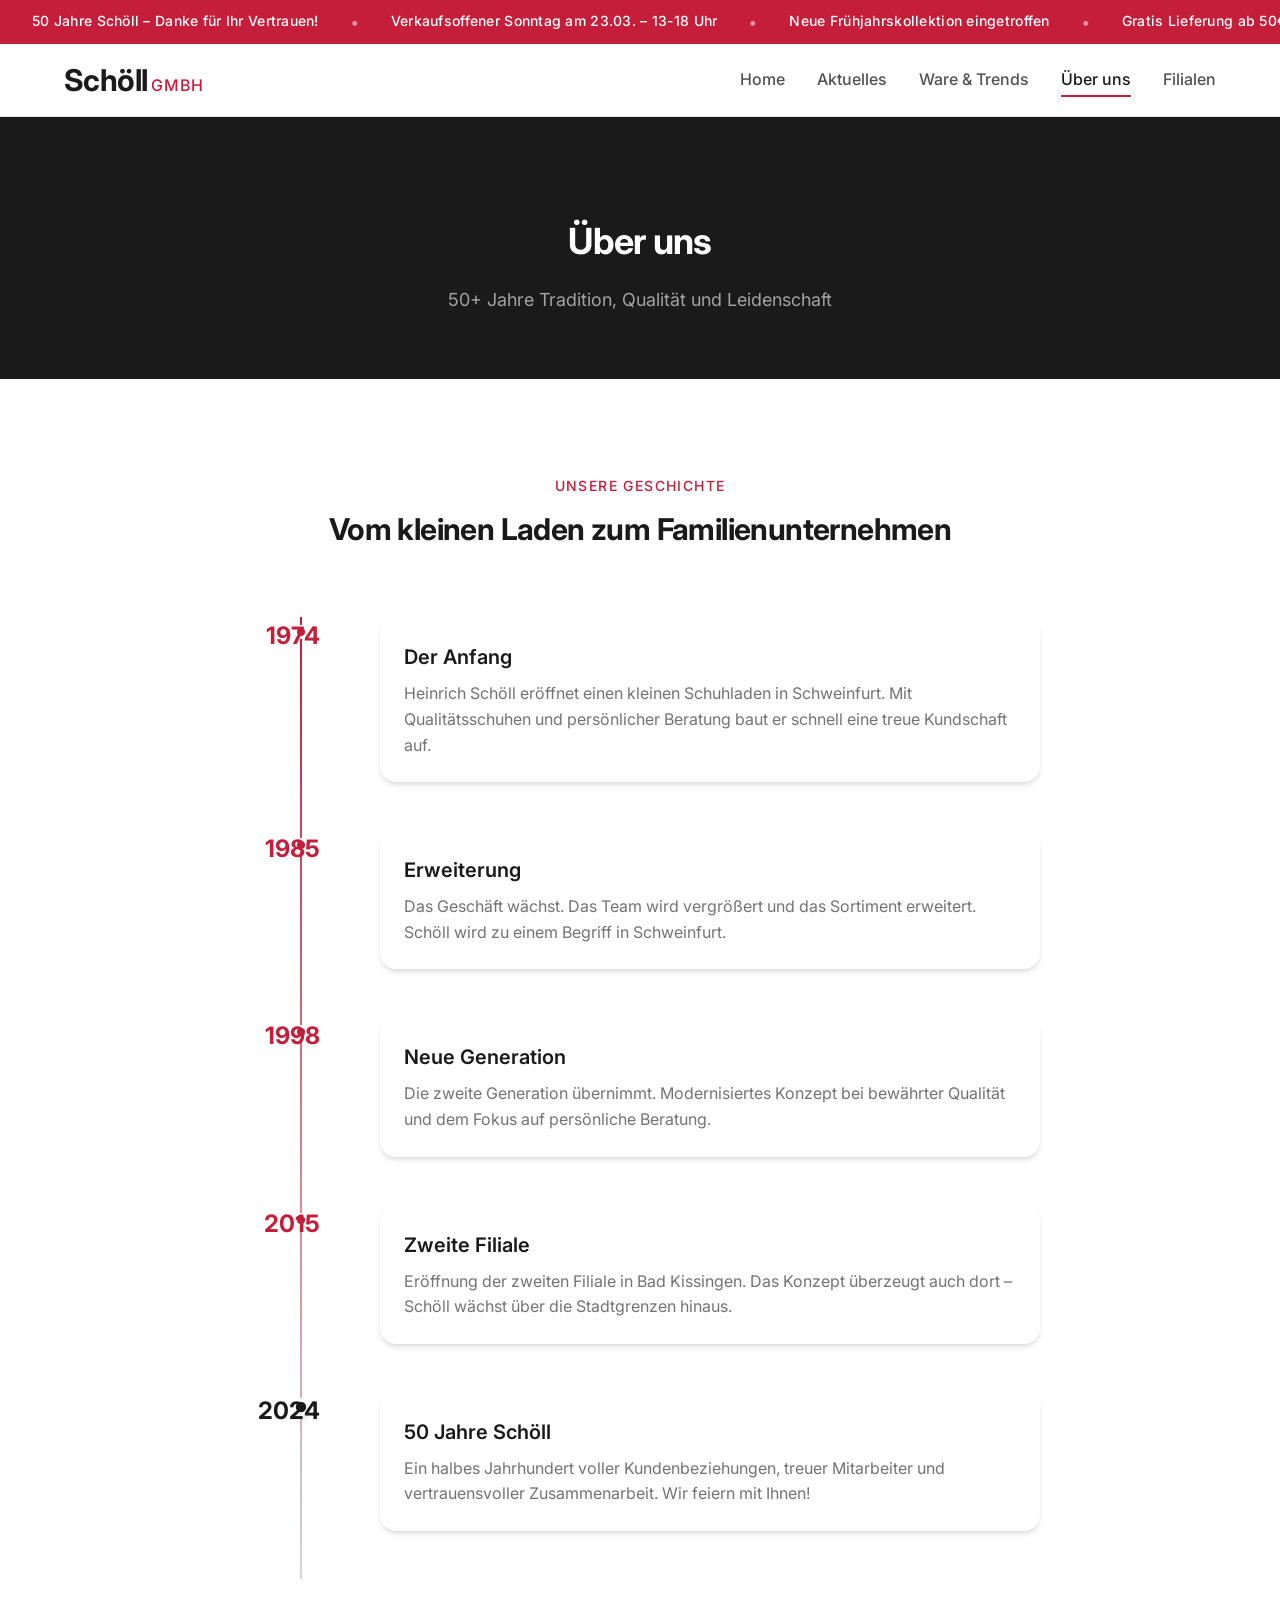
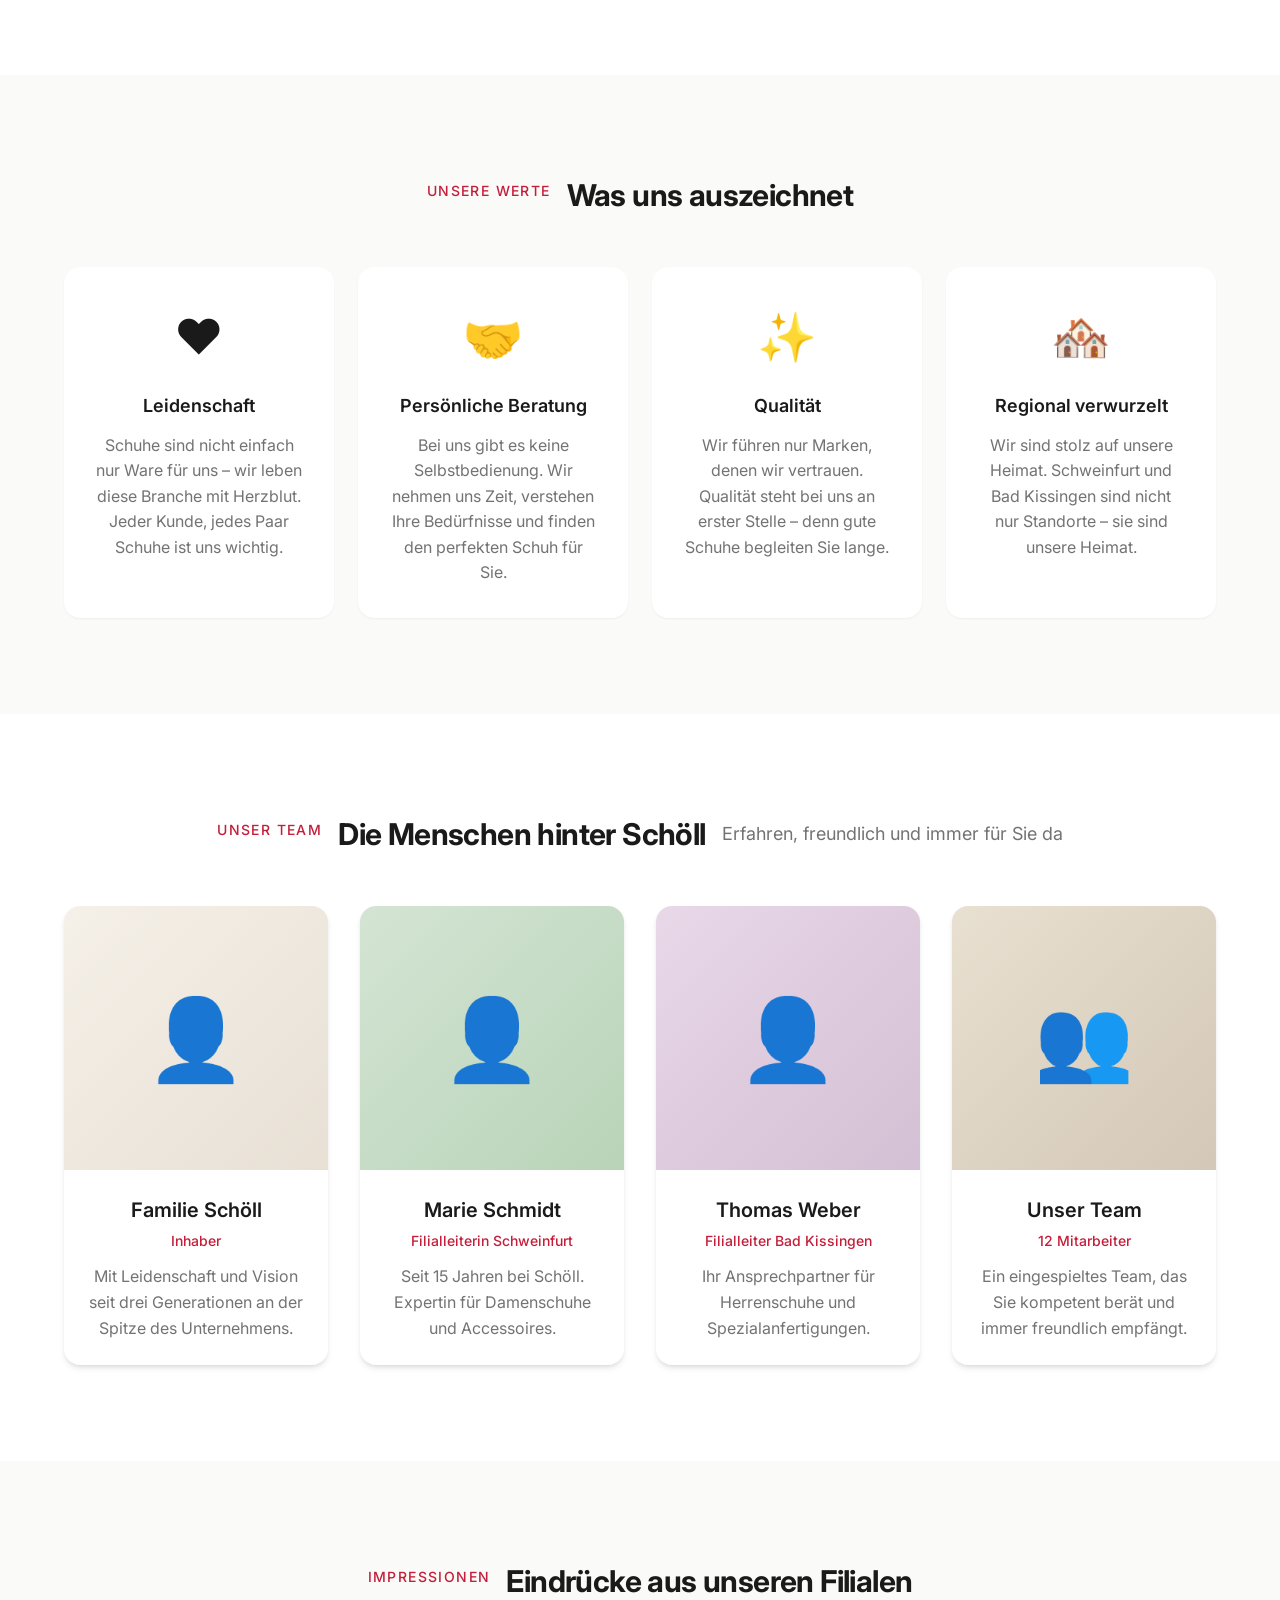
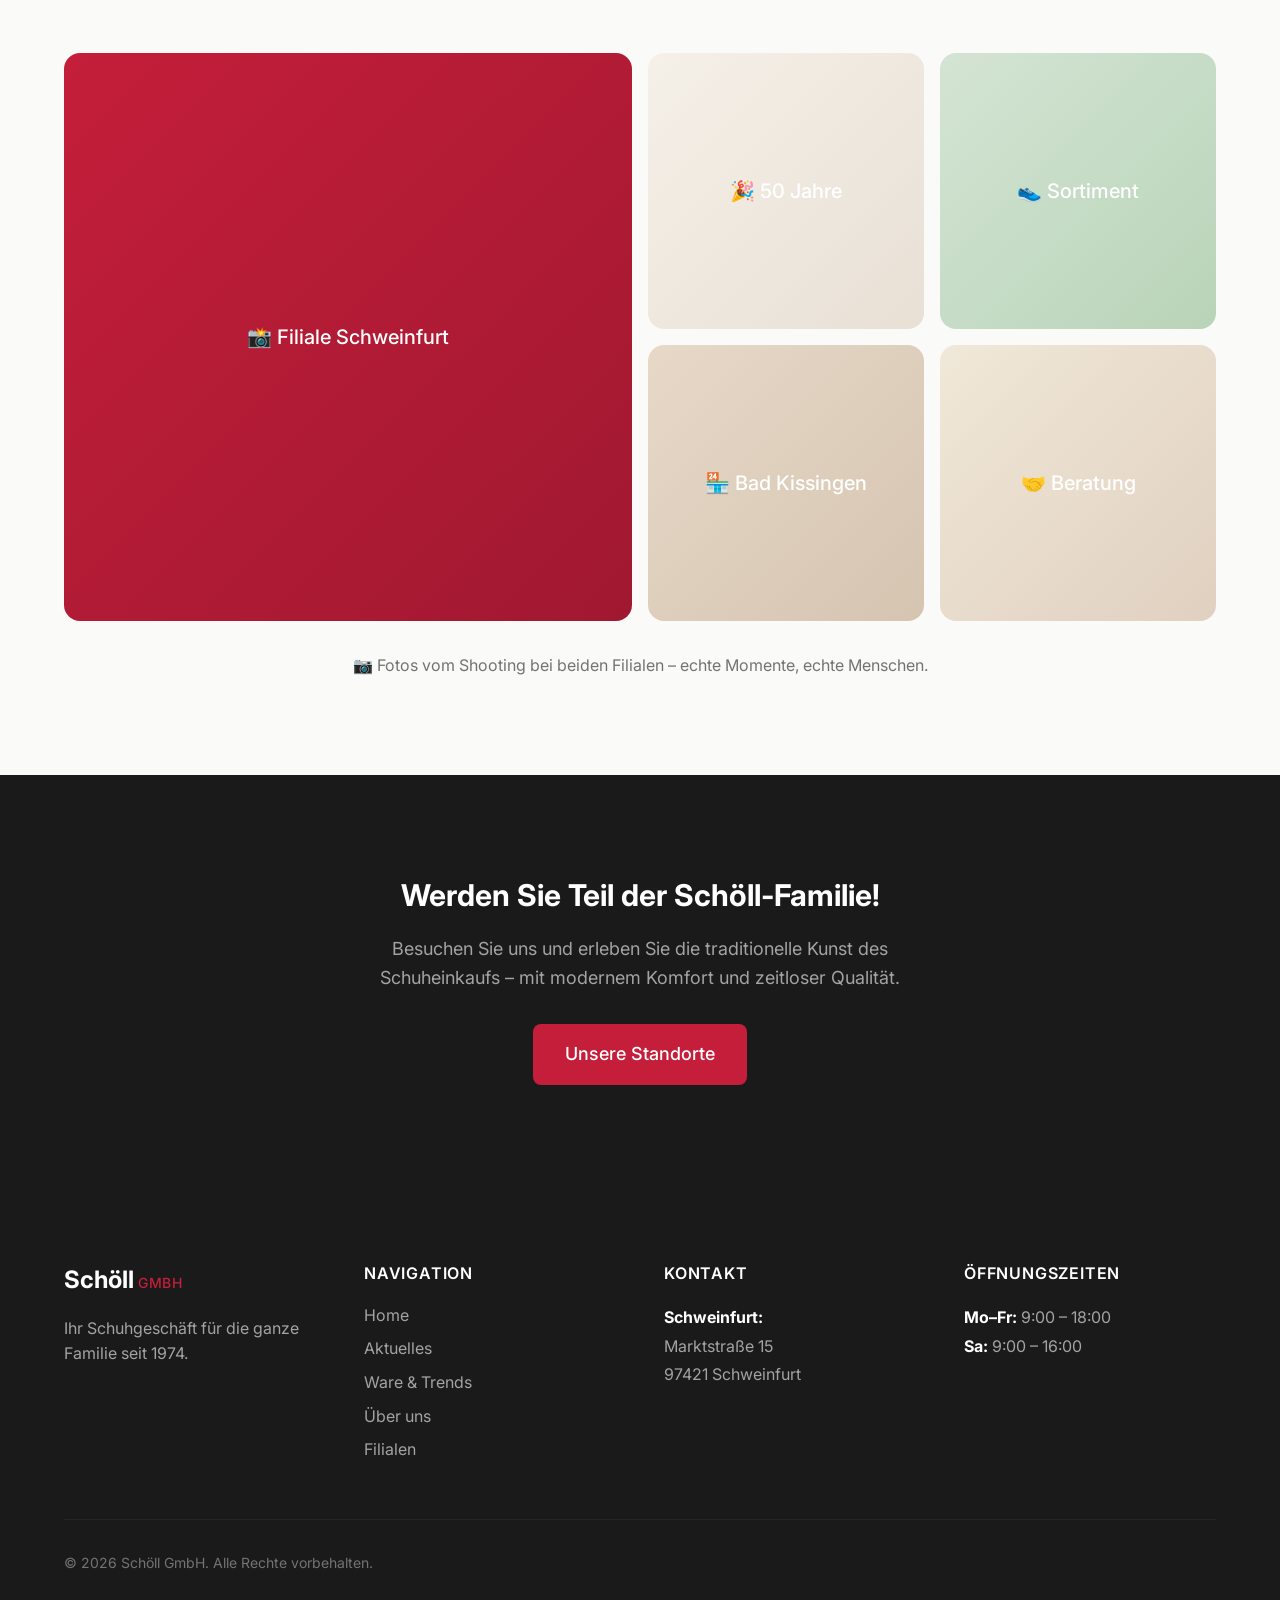
==== ueber-uns.html @ 6df43187 "Initial commit: Schöll GmbH Website v1.0 - Multi-page static site (HTML/CSS/JS) - 5 pages: Home, Akt" ====
<!DOCTYPE html>
<html lang="de">
<head>
    <meta charset="UTF-8">
    <meta name="viewport" content="width=device-width, initial-scale=1.0">
    <title>Über uns – Schöll GmbH</title>
    <meta name="description" content="Seit über 50 Jahren steht Schöll GmbH für Qualität und persönliche Beratung. Erfahren Sie mehr über unsere Firmengeschichte und unser Team.">
    <link rel="preconnect" href="https://fonts.googleapis.com">
    <link rel="preconnect" href="https://fonts.gstatic.com" crossorigin>
    <link href="https://fonts.googleapis.com/css2?family=Inter:wght@300;400;500;600;700&display=swap" rel="stylesheet">
    <link rel="stylesheet" href="css/style.css">
</head>
<body>
    <!-- Ticker -->
    <div class="ticker" id="headerTicker">
        <div class="ticker-content">
            <span class="ticker-item">50 Jahre Schöll – Danke für Ihr Vertrauen!</span>
            <span class="ticker-separator">•</span>
            <span class="ticker-item">Verkaufsoffener Sonntag am 23.03. – 13-18 Uhr</span>
            <span class="ticker-separator">•</span>
            <span class="ticker-item">Neue Frühjahrskollektion eingetroffen</span>
            <span class="ticker-separator">•</span>
            <span class="ticker-item">Gratis Lieferung ab 50€ Bestellwert</span>
        </div>
    </div>

    <!-- Header -->
    <header class="header">
        <div class="container">
            <a href="index.html" class="logo">
                <span class="logo-text">Schöll</span>
                <span class="logo-subtitle">GmbH</span>
            </a>
            
            <button class="nav-toggle" id="navToggle" aria-label="Navigation öffnen">
                <span></span>
                <span></span>
                <span></span>
            </button>
            
            <nav class="nav" id="mainNav">
                <ul class="nav-list">
                    <li><a href="index.html" class="nav-link">Home</a></li>
                    <li><a href="aktuelles.html" class="nav-link">Aktuelles</a></li>
                    <li><a href="ware-trends.html" class="nav-link">Ware & Trends</a></li>
                    <li><a href="ueber-uns.html" class="nav-link active">Über uns</a></li>
                    <li><a href="filialen.html" class="nav-link">Filialen</a></li>
                </ul>
            </nav>
        </div>
    </header>

    <!-- Page Header -->
    <section class="page-header">
        <div class="container">
            <h1 class="page-title">Über uns</h1>
            <p class="page-subtitle">50+ Jahre Tradition, Qualität und Leidenschaft</p>
        </div>
    </section>

    <!-- History -->
    <section class="history-section">
        <div class="container">
            <div class="history-intro">
                <span class="section-label">Unsere Geschichte</span>
                <h2 class="section-title">Vom kleinen Laden zum Familienunternehmen</h2>
            </div>
            
            <div class="timeline">
                <div class="timeline-item">
                    <div class="timeline-year">1974</div>
                    <div class="timeline-content">
                        <h3 class="timeline-title">Der Anfang</h3>
                        <p class="timeline-text">Heinrich Schöll eröffnet einen kleinen Schuhladen in Schweinfurt. Mit Qualitätsschuhen und persönlicher Beratung baut er schnell eine treue Kundschaft auf.</p>
                    </div>
                </div>
                
                <div class="timeline-item">
                    <div class="timeline-year">1985</div>
                    <div class="timeline-content">
                        <h3 class="timeline-title">Erweiterung</h3>
                        <p class="timeline-text">Das Geschäft wächst. Das Team wird vergrößert und das Sortiment erweitert. Schöll wird zu einem Begriff in Schweinfurt.</p>
                    </div>
                </div>
                
                <div class="timeline-item">
                    <div class="timeline-year">1998</div>
                    <div class="timeline-content">
                        <h3 class="timeline-title">Neue Generation</h3>
                        <p class="timeline-text">Die zweite Generation übernimmt. Modernisiertes Konzept bei bewährter Qualität und dem Fokus auf persönliche Beratung.</p>
                    </div>
                </div>
                
                <div class="timeline-item">
                    <div class="timeline-year">2015</div>
                    <div class="timeline-content">
                        <h3 class="timeline-title">Zweite Filiale</h3>
                        <p class="timeline-text">Eröffnung der zweiten Filiale in Bad Kissingen. Das Konzept überzeugt auch dort – Schöll wächst über die Stadtgrenzen hinaus.</p>
                    </div>
                </div>
                
                <div class="timeline-item highlight">
                    <div class="timeline-year">2024</div>
                    <div class="timeline-content">
                        <h3 class="timeline-title">50 Jahre Schöll</h3>
                        <p class="timeline-text">Ein halbes Jahrhundert voller Kundenbeziehungen, treuer Mitarbeiter und vertrauensvoller Zusammenarbeit. Wir feiern mit Ihnen!</p>
                    </div>
                </div>
            </div>
        </div>
    </section>

    <!-- Values -->
    <section class="values-section bg-warm">
        <div class="container">
            <div class="section-header center">
                <span class="section-label">Unsere Werte</span>
                <h2 class="section-title">Was uns auszeichnet</h2>
            </div>
            
            <div class="values-grid">
                <div class="value-card">
                    <div class="value-icon">❤️</div>
                    <h3 class="value-title">Leidenschaft</h3>
                    <p class="value-text">Schuhe sind nicht einfach nur Ware für uns – wir leben diese Branche mit Herzblut. Jeder Kunde, jedes Paar Schuhe ist uns wichtig.</p>
                </div>
                
                <div class="value-card">
                    <div class="value-icon">🤝</div>
                    <h3 class="value-title">Persönliche Beratung</h3>
                    <p class="value-text">Bei uns gibt es keine Selbstbedienung. Wir nehmen uns Zeit, verstehen Ihre Bedürfnisse und finden den perfekten Schuh für Sie.</p>
                </div>
                
                <div class="value-card">
                    <div class="value-icon">✨</div>
                    <h3 class="value-title">Qualität</h3>
                    <p class="value-text">Wir führen nur Marken, denen wir vertrauen. Qualität steht bei uns an erster Stelle – denn gute Schuhe begleiten Sie lange.</p>
                </div>
                
                <div class="value-card">
                    <div class="value-icon">🏘️</div>
                    <h3 class="value-title">Regional verwurzelt</h3>
                    <p class="value-text">Wir sind stolz auf unsere Heimat. Schweinfurt und Bad Kissingen sind nicht nur Standorte – sie sind unsere Heimat.</p>
                </div>
            </div>
        </div>
    </section>

    <!-- Team -->
    <section class="team-section">
        <div class="container">
            <div class="section-header center">
                <span class="section-label">Unser Team</span>
                <h2 class="section-title">Die Menschen hinter Schöll</h2>
                <p class="section-subtitle center">Erfahren, freundlich und immer für Sie da</p>
            </div>
            
            <div class="team-grid">
                <div class="team-card">
                    <div class="team-image">
                        <div class="image-placeholder team" style="background: linear-gradient(135deg, #f5f0e8 0%, #e8e0d5 100%);">
                            <span>👤</span>
                        </div>
                    </div>
                    <div class="team-content">
                        <h3 class="team-name">Familie Schöll</h3>
                        <span class="team-role">Inhaber</span>
                        <p class="team-text">Mit Leidenschaft und Vision seit drei Generationen an der Spitze des Unternehmens.</p>
                    </div>
                </div>
                
                <div class="team-card">
                    <div class="team-image">
                        <div class="image-placeholder team" style="background: linear-gradient(135deg, #d4e4d4 0%, #b8d4b8 100%);">
                            <span>👤</span>
                        </div>
                    </div>
                    <div class="team-content">
                        <h3 class="team-name">Marie Schmidt</h3>
                        <span class="team-role">Filialleiterin Schweinfurt</span>
                        <p class="team-text">Seit 15 Jahren bei Schöll. Expertin für Damenschuhe und Accessoires.</p>
                    </div>
                </div>
                
                <div class="team-card">
                    <div class="team-image">
                        <div class="image-placeholder team" style="background: linear-gradient(135deg, #e8d8e8 0%, #d4c0d4 100%);">
                            <span>👤</span>
                        </div>
                    </div>
                    <div class="team-content">
                        <h3 class="team-name">Thomas Weber</h3>
                        <span class="team-role">Filialleiter Bad Kissingen</span>
                        <p class="team-text">Ihr Ansprechpartner für Herrenschuhe und Spezialanfertigungen.</p>
                    </div>
                </div>
                
                <div class="team-card">
                    <div class="team-image">
                        <div class="image-placeholder team" style="background: linear-gradient(135deg, #e8e0d0 0%, #d4c8b8 100%);">
                            <span>👥</span>
                        </div>
                    </div>
                    <div class="team-content">
                        <h3 class="team-name">Unser Team</h3>
                        <span class="team-role">12 Mitarbeiter</span>
                        <p class="team-text">Ein eingespieltes Team, das Sie kompetent berät und immer freundlich empfängt.</p>
                    </div>
                </div>
            </div>
        </div>
    </section>

    <!-- Gallery -->
    <section class="gallery-section bg-warm">
        <div class="container">
            <div class="section-header center">
                <span class="section-label">Impressionen</span>
                <h2 class="section-title">Eindrücke aus unseren Filialen</h2>
            </div>
            
            <div class="gallery-grid">
                <div class="gallery-item large">
                    <div class="gallery-placeholder" style="background: linear-gradient(135deg, #c41e3a 0%, #a01830 100%);">
                        <span>📸 Filiale Schweinfurt</span>
                    </div>
                </div>
                <div class="gallery-item">
                    <div class="gallery-placeholder" style="background: linear-gradient(135deg, #f5f0e8 0%, #e8e0d5 100%);">
                        <span>🎉 50 Jahre</span>
                    </div>
                </div>
                <div class="gallery-item">
                    <div class="gallery-placeholder" style="background: linear-gradient(135deg, #d4e4d4 0%, #b8d4b8 100%);">
                        <span>👟 Sortiment</span>
                    </div>
                </div>
                <div class="gallery-item">
                    <div class="gallery-placeholder" style="background: linear-gradient(135deg, #e8d8c8 0%, #d4c4b0 100%);">
                        <span>🏪 Bad Kissingen</span>
                    </div>
                </div>
                <div class="gallery-item">
                    <div class="gallery-placeholder" style="background: linear-gradient(135deg, #f0e8d8 0%, #e0d0c0 100%);">
                        <span>🤝 Beratung</span>
                    </div>
                </div>
            </div>
            <p class="gallery-note">📷 Fotos vom Shooting bei beiden Filialen – echte Momente, echte Menschen.</p>
        </div>
    </section>

    <!-- CTA -->
    <section class="cta-section">
        <div class="container">
            <div class="cta-content">
                <h2 class="cta-title">Werden Sie Teil der Schöll-Familie!</h2>
                <p class="cta-text">Besuchen Sie uns und erleben Sie die traditionelle Kunst des Schuheinkaufs – mit modernem Komfort und zeitloser Qualität.</p>
                <a href="filialen.html" class="btn btn-primary btn-large">Unsere Standorte</a>
            </div>
        </div>
    </section>

    <!-- Footer -->
    <footer class="footer">
        <div class="container">
            <div class="footer-grid">
                <div class="footer-column">
                    <a href="index.html" class="footer-logo">
                        <span class="footer-logo-text">Schöll</span>
                        <span class="footer-logo-subtitle">GmbH</span>
                    </a>
                    <p class="footer-text">Ihr Schuhgeschäft für die ganze Familie seit 1974.</p>
                </div>
                <div class="footer-column">
                    <h4 class="footer-heading">Navigation</h4>
                    <ul class="footer-links">
                        <li><a href="index.html">Home</a></li>
                        <li><a href="aktuelles.html">Aktuelles</a></li>
                        <li><a href="ware-trends.html">Ware & Trends</a></li>
                        <li><a href="ueber-uns.html">Über uns</a></li>
                        <li><a href="filialen.html">Filialen</a></li>
                    </ul>
                </div>
                <div class="footer-column">
                    <h4 class="footer-heading">Kontakt</h4>
                    <p class="footer-contact">
                        <strong>Schweinfurt:</strong><br>
                        Marktstraße 15<br>
                        97421 Schweinfurt
                    </p>
                </div>
                <div class="footer-column">
                    <h4 class="footer-heading">Öffnungszeiten</h4>
                    <p class="footer-hours">
                        <strong>Mo–Fr:</strong> 9:00 – 18:00<br>
                        <strong>Sa:</strong> 9:00 – 16:00
                    </p>
                </div>
            </div>
            <div class="footer-bottom">
                <p>&copy; 2026 Schöll GmbH. Alle Rechte vorbehalten.</p>
            </div>
        </div>
    </footer>

    <script src="js/main.js"></script>
</body>
</html>
---- css/style.css ----
/* ========================================
   SCHÖLL GMBH – WEBSITE STYLES
   Branding: #1A1A1A (Schwarz), #C41E3A (Rot)
   Font: Inter (Google Fonts)
   ======================================== */

/* ========================================
   CSS VARIABLES & BASE
   ======================================== */

:root {
    /* Brand Colors */
    --schoell-black: #1A1A1A;
    --schoell-red: #C41E3A;
    --schoell-red-dark: #A01830;
    
    /* Warm Tones */
    --warm-white: #FAFAF8;
    --warm-cream: #F5F0E8;
    --warm-beige: #E8E0D5;
    --warm-sand: #D4C4B0;
    
    /* Neutrals */
    --white: #FFFFFF;
    --gray-100: #F5F5F5;
    --gray-200: #E5E5E5;
    --gray-300: #D4D4D4;
    --gray-400: #A3A3A3;
    --gray-500: #737373;
    --gray-600: #525252;
    --gray-700: #404040;
    --gray-800: #262626;
    --gray-900: #171717;
    
    /* Typography */
    --font-sans: 'Inter', -apple-system, BlinkMacSystemFont, 'Segoe UI', sans-serif;
    --font-size-xs: 0.75rem;
    --font-size-sm: 0.875rem;
    --font-size-base: 1rem;
    --font-size-lg: 1.125rem;
    --font-size-xl: 1.25rem;
    --font-size-2xl: 1.5rem;
    --font-size-3xl: 1.875rem;
    --font-size-4xl: 2.25rem;
    --font-size-5xl: 3rem;
    
    /* Spacing */
    --space-1: 0.25rem;
    --space-2: 0.5rem;
    --space-3: 0.75rem;
    --space-4: 1rem;
    --space-5: 1.25rem;
    --space-6: 1.5rem;
    --space-8: 2rem;
    --space-10: 2.5rem;
    --space-12: 3rem;
    --space-16: 4rem;
    --space-20: 5rem;
    --space-24: 6rem;
    
    /* Layout */
    --max-width: 1200px;
    --container-padding: 1.5rem;
    
    /* Shadows */
    --shadow-sm: 0 1px 2px 0 rgb(0 0 0 / 0.05);
    --shadow-md: 0 4px 6px -1px rgb(0 0 0 / 0.1), 0 2px 4px -2px rgb(0 0 0 / 0.1);
    --shadow-lg: 0 10px 15px -3px rgb(0 0 0 / 0.1), 0 4px 6px -4px rgb(0 0 0 / 0.1);
    
    /* Transitions */
    --transition-fast: 150ms ease;
    --transition-base: 300ms ease;
    --transition-slow: 500ms ease;
    
    /* Border Radius */
    --radius-sm: 0.25rem;
    --radius-md: 0.5rem;
    --radius-lg: 1rem;
    --radius-xl: 1.5rem;
}

/* ========================================
   RESET & BASE
   ======================================== */

*, *::before, *::after {
    box-sizing: border-box;
    margin: 0;
    padding: 0;
}

html {
    scroll-behavior: smooth;
    font-size: 16px;
}

body {
    font-family: var(--font-sans);
    font-size: var(--font-size-base);
    line-height: 1.6;
    color: var(--schoell-black);
    background-color: var(--white);
    -webkit-font-smoothing: antialiased;
    -moz-osx-font-smoothing: grayscale;
}

img, picture, video, canvas, svg {
    display: block;
    max-width: 100%;
}

input, button, textarea, select {
    font: inherit;
}

a {
    color: inherit;
    text-decoration: none;
}

li {
    list-style: none;
}

/* ========================================
   UTILITIES
   ======================================== */

.container {
    max-width: var(--max-width);
    margin: 0 auto;
    padding: 0 var(--container-padding);
}

.bg-warm {
    background-color: var(--warm-white);
}

.center {
    text-align: center;
}

/* ========================================
   TICKER
   ======================================== */

.ticker {
    background-color: var(--schoell-red);
    color: var(--white);
    padding: var(--space-2) 0;
    overflow: hidden;
    white-space: nowrap;
    position: relative;
}

.ticker-content {
    display: inline-flex;
    animation: ticker-scroll 30s linear infinite;
    will-change: transform;
}

.ticker-item {
    padding: 0 var(--space-8);
    font-size: var(--font-size-sm);
    font-weight: 500;
    letter-spacing: 0.02em;
}

.ticker-separator {
    color: rgba(255, 255, 255, 0.5);
    font-weight: 700;
}

@keyframes ticker-scroll {
    0% {
        transform: translateX(0);
    }
    100% {
        transform: translateX(-50%);
    }
}

/* Pause ticker on hover */
.ticker:hover .ticker-content {
    animation-play-state: paused;
}

/* ========================================
   HEADER & NAVIGATION
   ======================================== */

.header {
    background-color: var(--white);
    border-bottom: 1px solid var(--gray-200);
    position: sticky;
    top: 0;
    z-index: 100;
    box-shadow: var(--shadow-sm);
}

.header .container {
    display: flex;
    align-items: center;
    justify-content: space-between;
    height: 72px;
}

.logo {
    display: flex;
    align-items: baseline;
    gap: var(--space-1);
}

.logo-text {
    font-size: var(--font-size-3xl);
    font-weight: 700;
    color: var(--schoell-black);
    letter-spacing: -0.02em;
}

.logo-subtitle {
    font-size: var(--font-size-base);
    font-weight: 500;
    color: var(--schoell-red);
    text-transform: uppercase;
    letter-spacing: 0.05em;
}

/* Navigation */
.nav-list {
    display: flex;
    gap: var(--space-8);
}

.nav-link {
    font-size: var(--font-size-base);
    font-weight: 500;
    color: var(--gray-600);
    padding: var(--space-2) 0;
    position: relative;
    transition: color var(--transition-fast);
}

.nav-link::after {
    content: '';
    position: absolute;
    bottom: 0;
    left: 0;
    width: 0;
    height: 2px;
    background-color: var(--schoell-red);
    transition: width var(--transition-base);
}

.nav-link:hover,
.nav-link.active {
    color: var(--schoell-black);
}

.nav-link:hover::after,
.nav-link.active::after {
    width: 100%;
}

/* Mobile Nav Toggle */
.nav-toggle {
    display: none;
    flex-direction: column;
    justify-content: center;
    align-items: center;
    width: 48px;
    height: 48px;
    background: transparent;
    border: none;
    cursor: pointer;
    gap: 6px;
}

.nav-toggle span {
    display: block;
    width: 24px;
    height: 2px;
    background-color: var(--schoell-black);
    transition: all var(--transition-base);
}

.nav-toggle.active span:nth-child(1) {
    transform: rotate(45deg) translate(5px, 5px);
}

.nav-toggle.active span:nth-child(2) {
    opacity: 0;
}

.nav-toggle.active span:nth-child(3) {
    transform: rotate(-45deg) translate(6px, -6px);
}

/* ========================================
   HERO SECTION
   ======================================== */

.hero {
    position: relative;
    min-height: 70vh;
    display: flex;
    align-items: center;
    justify-content: center;
    overflow: hidden;
    background-color: var(--schoell-black);
}

.hero-background {
    position: absolute;
    inset: 0;
    background-size: cover;
    background-position: center;
    transition: opacity var(--transition-slow);
    will-change: opacity;
}

.hero-background[data-season="spring"] {
    background-image: linear-gradient(135deg, rgba(212, 228, 212, 0.3) 0%, rgba(26, 26, 26, 1) 100%), 
                      url('data:image/svg+xml,<svg xmlns="http://www.w3.org/2000/svg" viewBox="0 0 1200 800"><rect fill="%231A1A1A" width="1200" height="800"/><circle fill="%23C41E3A" opacity="0.1" cx="200" cy="200" r="300"/><circle fill="%23C41E3A" opacity="0.05" cx="1000" cy="600" r="400"/></svg>');
}

.hero-background[data-season="autumn"] {
    background-image: linear-gradient(135deg, rgba(232, 216, 200, 0.3) 0%, rgba(26, 26, 26, 1) 100%),
                      url('data:image/svg+xml,<svg xmlns="http://www.w3.org/2000/svg" viewBox="0 0 1200 800"><rect fill="%231A1A1A" width="1200" height="800"/><circle fill="%23C41E3A" opacity="0.15" cx="600" cy="400" r="500"/></svg>');
}

.hero-overlay {
    position: absolute;
    inset: 0;
    background: linear-gradient(180deg, rgba(26, 26, 26, 0.3) 0%, rgba(26, 26, 26, 0.7) 100%);
}

.hero-content {
    position: relative;
    z-index: 1;
    text-align: center;
    color: var(--white);
    padding: var(--space-16) 0;
}

.hero-label {
    display: inline-block;
    font-size: var(--font-size-sm);
    font-weight: 500;
    letter-spacing: 0.1em;
    color: var(--schoell-red);
    text-transform: uppercase;
    margin-bottom: var(--space-4);
}

.hero-title {
    font-size: clamp(var(--font-size-4xl), 8vw, var(--font-size-5xl));
    font-weight: 700;
    letter-spacing: -0.03em;
    margin-bottom: var(--space-4);
    line-height: 1.1;
}

.hero-subtitle {
    font-size: var(--font-size-lg);
    font-weight: 400;
    color: var(--gray-300);
    max-width: 600px;
    margin: 0 auto var(--space-8);
    line-height: 1.7;
}

.hero-buttons {
    display: flex;
    gap: var(--space-4);
    justify-content: center;
    flex-wrap: wrap;
}

/* Season Indicator */
.hero-season-indicator {
    position: absolute;
    bottom: var(--space-6);
    right: var(--space-6);
    display: flex;
    gap: var(--space-2);
    z-index: 2;
}

.season-dot {
    width: 10px;
    height: 10px;
    border-radius: 50%;
    background-color: rgba(255, 255, 255, 0.3);
    cursor: pointer;
    transition: all var(--transition-base);
}

.season-dot.active,
.season-dot:hover {
    background-color: var(--schoell-red);
}

.season-dot.active {
    transform: scale(1.2);
}

/* ========================================
   BUTTONS
   ======================================== */

.btn {
    display: inline-flex;
    align-items: center;
    justify-content: center;
    gap: var(--space-2);
    padding: var(--space-3) var(--space-6);
    font-size: var(--font-size-base);
    font-weight: 500;
    border-radius: var(--radius-md);
    cursor: pointer;
    transition: all var(--transition-base);
    border: none;
    min-height: 48px; /* Touch target */
}

.btn-primary {
    background-color: var(--schoell-red);
    color: var(--white);
}

.btn-primary:hover {
    background-color: var(--schoell-red-dark);
    transform: translateY(-1px);
    box-shadow: var(--shadow-md);
}

.btn-secondary {
    background-color: transparent;
    color: var(--white);
    border: 2px solid rgba(255, 255, 255, 0.3);
}

.btn-secondary:hover {
    border-color: var(--white);
    background-color: rgba(255, 255, 255, 0.1);
}

.btn-large {
    padding: var(--space-4) var(--space-8);
    font-size: var(--font-size-lg);
}

/* ========================================
   SECTIONS
   ======================================== */

.section-header {
    display: flex;
    justify-content: space-between;
    align-items: center;
    margin-bottom: var(--space-12);
    flex-wrap: wrap;
    gap: var(--space-4);
}

.section-header.center {
    justify-content: center;
    text-align: center;
}

.section-title {
    font-size: var(--font-size-3xl);
    font-weight: 700;
    color: var(--schoell-black);
    letter-spacing: -0.02em;
}

.section-label {
    display: block;
    font-size: var(--font-size-sm);
    font-weight: 500;
    color: var(--schoell-red);
    text-transform: uppercase;
    letter-spacing: 0.1em;
    margin-bottom: var(--space-2);
}

.section-subtitle {
    font-size: var(--font-size-lg);
    color: var(--gray-500);
}

.section-link {
    font-size: var(--font-size-base);
    font-weight: 500;
    color: var(--schoell-red);
    transition: opacity var(--transition-fast);
}

.section-link:hover {
    opacity: 0.8;
}

/* Page Header */
.page-header {
    background-color: var(--schoell-black);
    color: var(--white);
    padding: var(--space-24) 0 var(--space-16);
    text-align: center;
}

.page-title {
    font-size: clamp(var(--font-size-3xl), 5vw, var(--font-size-4xl));
    font-weight: 700;
    margin-bottom: var(--space-4);
    letter-spacing: -0.02em;
}

.page-subtitle {
    font-size: var(--font-size-lg);
    color: var(--gray-400);
    max-width: 600px;
    margin: 0 auto;
}

/* Teaser Section */
.teaser-section {
    padding: var(--space-24) 0;
}

.teaser-grid {
    display: grid;
    grid-template-columns: repeat(auto-fit, minmax(320px, 1fr));
    gap: var(--space-8);
}

.teaser-card {
    background-color: var(--white);
    border-radius: var(--radius-lg);
    overflow: hidden;
    box-shadow: var(--shadow-md);
    transition: transform var(--transition-base), box-shadow var(--transition-base);
}

.teaser-card:hover {
    transform: translateY(-4px);
    box-shadow: var(--shadow-lg);
}

.teaser-image {
    aspect-ratio: 16 / 9;
    overflow: hidden;
}

.teaser-image .image-placeholder {
    width: 100%;
    height: 100%;
    display: flex;
    align-items: center;
    justify-content: center;
    font-size: 3rem;
}

.teaser-content {
    padding: var(--space-6);
}

.teaser-date {
    display: block;
    font-size: var(--font-size-sm);
    font-weight: 500;
    color: var(--gray-400);
    margin-bottom: var(--space-2);
}

.teaser-tag {
    display: inline-block;
    font-size: var(--font-size-xs);
    font-weight: 600;
    color: var(--schoell-red);
    text-transform: uppercase;
    letter-spacing: 0.05em;
    margin-bottom: var(--space-2);
}

.teaser-title {
    font-size: var(--font-size-xl);
    font-weight: 600;
    color: var(--schoell-black);
    margin-bottom: var(--space-3);
}

.teaser-text {
    font-size: var(--font-size-base);
    color: var(--gray-500);
    line-height: 1.6;
    margin-bottom: var(--space-4);
}

.teaser-link {
    font-size: var(--font-size-sm);
    font-weight: 500;
    color: var(--schoell-red);
}

.teaser-link:hover {
    text-decoration: underline;
}

/* Features Section */
.features-section {
    padding: var(--space-24) 0;
    background-color: var(--warm-white);
}

.features-grid {
    display: grid;
    grid-template-columns: repeat(auto-fit, minmax(250px, 1fr));
    gap: var(--space-8);
}

.feature-item {
    text-align: center;
    padding: var(--space-6);
}

.feature-icon {
    font-size: 2.5rem;
    margin-bottom: var(--space-4);
}

.feature-title {
    font-size: var(--font-size-lg);
    font-weight: 600;
    color: var(--schoell-black);
    margin-bottom: var(--space-2);
}

.feature-text {
    font-size: var(--font-size-base);
    color: var(--gray-500);
    line-height: 1.6;
}

/* CTA Section */
.cta-section {
    padding: var(--space-24) 0;
    background-color: var(--schoell-black);
}

.cta-content {
    text-align: center;
}

.cta-title {
    font-size: clamp(var(--font-size-2xl), 4vw, var(--font-size-3xl));
    font-weight: 700;
    color: var(--white);
    margin-bottom: var(--space-4);
}

.cta-text {
    font-size: var(--font-size-lg);
    color: var(--gray-400);
    max-width: 600px;
    margin: 0 auto var(--space-8);
}

/* ========================================
   NEWS SECTION
   ======================================== */

.news-section {
    padding: var(--space-24) 0;
    background-color: var(--warm-white);
}

.news-grid {
    display: grid;
    gap: var(--space-8);
}

.news-card {
    background-color: var(--white);
    border-radius: var(--radius-lg);
    overflow: hidden;
    box-shadow: var(--shadow-md);
}

.news-card-featured {
    display: grid;
    grid-template-columns: 1fr 1fr;
}

.news-image {
    position: relative;
    aspect-ratio: 16 / 10;
}

.news-card-featured .news-image {
    aspect-ratio: auto;
}

.news-image .image-placeholder {
    width: 100%;
    height: 100%;
    display: flex;
    align-items: center;
    justify-content: center;
    font-size: 4rem;
}

.news-image .image-placeholder.large {
    font-size: 6rem;
}

.news-badge {
    position: absolute;
    top: var(--space-4);
    left: var(--space-4);
    background-color: var(--schoell-red);
    color: var(--white);
    padding: var(--space-1) var(--space-3);
    font-size: var(--font-size-xs);
    font-weight: 600;
    text-transform: uppercase;
    letter-spacing: 0.05em;
    border-radius: var(--radius-sm);
}

.news-content {
    padding: var(--space-8);
}

.news-meta {
    display: flex;
    gap: var(--space-4);
    align-items: center;
    margin-bottom: var(--space-4);
}

.news-date {
    font-size: var(--font-size-sm);
    color: var(--gray-400);
}

.news-category {
    font-size: var(--font-size-xs);
    font-weight: 600;
    color: var(--schoell-red);
    text-transform: uppercase;
    letter-spacing: 0.05em;
}

.news-title {
    font-size: var(--font-size-2xl);
    font-weight: 600;
    color: var(--schoell-black);
    margin-bottom: var(--space-4);
    line-height: 1.3;
}

.news-text {
    font-size: var(--font-size-base);
    color: var(--gray-500);
    line-height: 1.7;
    margin-bottom: var(--space-4);
}

.news-text:last-child {
    margin-bottom: 0;
}

.highlight-box {
    background-color: var(--warm-cream);
    padding: var(--space-4);
    border-radius: var(--radius-md);
    border-left: 4px solid var(--schoell-red);
}

.news-highlights h4 {
    font-size: var(--font-size-base);
    font-weight: 600;
    color: var(--schoell-black);
    margin-bottom: var(--space-3);
}

.news-highlights ul {
    list-style: none;
}

.news-highlights li {
    padding: var(--space-2) 0;
    color: var(--gray-500);
}

.back-section {
    padding: var(--space-8) 0;
    text-align: center;
}

.back-link {
    display: inline-flex;
    align-items: center;
    gap: var(--space-2);
    font-size: var(--font-size-base);
    font-weight: 500;
    color: var(--schoell-red);
}

.back-link:hover {
    text-decoration: underline;
}

/* ========================================
   COLLECTIONS & CATEGORIES
   ======================================== */

.collections-section {
    padding: var(--space-24) 0;
}

.collection-block {
    margin-bottom: var(--space-20);
}

.collection-header {
    text-align: center;
    margin-bottom: var(--space-12);
}

.collection-season {
    display: block;
    font-size: var(--font-size-sm);
    font-weight: 500;
    color: var(--schoell-red);
    text-transform: uppercase;
    letter-spacing: 0.1em;
    margin-bottom: var(--space-2);
}

.collection-title {
    font-size: var(--font-size-2xl);
    font-weight: 700;
    color: var(--schoell-black);
    margin-bottom: var(--space-3);
}

.collection-description {
    font-size: var(--font-size-base);
    color: var(--gray-500);
}

.collection-grid {
    display: grid;
    grid-template-columns: repeat(auto-fit, minmax(300px, 1fr));
    gap: var(--space-6);
}

.collection-card {
    background-color: var(--white);
    border-radius: var(--radius-lg);
    overflow: hidden;
    box-shadow: var(--shadow-md);
    transition: transform var(--transition-base);
}

.collection-card:hover {
    transform: translateY(-4px);
}

.collection-image {
    aspect-ratio: 4 / 3;
}

.collection-image .image-placeholder {
    width: 100%;
    height: 100%;
    display: flex;
    align-items: center;
    justify-content: center;
    font-size: 4rem;
}

.collection-content {
    padding: var(--space-6);
}

.collection-tag {
    display: inline-block;
    font-size: var(--font-size-xs);
    font-weight: 600;
    color: var(--schoell-red);
    text-transform: uppercase;
    letter-spacing: 0.05em;
    margin-bottom: var(--space-2);
}

.collection-item-title {
    font-size: var(--font-size-xl);
    font-weight: 600;
    color: var(--schoell-black);
    margin-bottom: var(--space-2);
}

.collection-text {
    font-size: var(--font-size-base);
    color: var(--gray-500);
    line-height: 1.6;
}

/* Categories */
.category-section {
    padding: var(--space-16) 0;
    background-color: var(--warm-white);
    border-radius: var(--radius-lg);
    margin-bottom: var(--space-16);
}

.category-grid {
    display: grid;
    grid-template-columns: repeat(auto-fit, minmax(200px, 1fr));
    gap: var(--space-6);
    margin-top: var(--space-12);
}

.category-card {
    display: flex;
    flex-direction: column;
    align-items: center;
    text-align: center;
    padding: var(--space-8);
    background-color: var(--white);
    border-radius: var(--radius-lg);
    transition: all var(--transition-base);
    box-shadow: var(--shadow-sm);
}

.category-card:hover {
    transform: translateY(-4px);
    box-shadow: var(--shadow-md);
}

.category-icon {
    font-size: 3rem;
    margin-bottom: var(--space-4);
}

.category-name {
    font-size: var(--font-size-lg);
    font-weight: 600;
    color: var(--schoell-black);
    margin-bottom: var(--space-1);
}

.category-desc {
    font-size: var(--font-size-sm);
    color: var(--gray-400);
}

/* Brands */
.brands-section {
    padding: var(--space-16) 0;
}

.brands-grid {
    display: grid;
    grid-template-columns: repeat(auto-fit, minmax(280px, 1fr));
    gap: var(--space-6);
    margin-top: var(--space-12);
}

.brand-card {
    background-color: var(--white);
    border-radius: var(--radius-lg);
    padding: var(--space-6);
    border: 1px solid var(--gray-200);
    transition: all var(--transition-base);
}

.brand-card:hover {
    border-color: var(--gray-300);
    box-shadow: var(--shadow-md);
}

.brand-placeholder {
    font-size: var(--font-size-xl);
    font-weight: 700;
    color: var(--schoell-black);
    letter-spacing: 0.1em;
    margin-bottom: var(--space-3);
    padding-bottom: var(--space-3);
    border-bottom: 2px solid var(--schoell-red);
}

.brand-text {
    font-size: var(--font-size-base);
    color: var(--gray-500);
    line-height: 1.6;
}

/* Reels */
.reels-section {
    padding: var(--space-16) 0;
    background-color: var(--warm-white);
    border-radius: var(--radius-lg);
}

.reels-grid {
    display: grid;
    grid-template-columns: repeat(auto-fit, minmax(280px, 1fr));
    gap: var(--space-6);
    margin-top: var(--space-12);
}

.reel-card {
    background-color: var(--white);
    border-radius: var(--radius-lg);
    overflow: hidden;
    box-shadow: var(--shadow-md);
}

.video-placeholder {
    aspect-ratio: 9 / 16;
    background-color: var(--schoell-black);
    display: flex;
    flex-direction: column;
    align-items: center;
    justify-content: center;
    position: relative;
    cursor: pointer;
}

.play-icon {
    font-size: 3rem;
    color: var(--white);
    opacity: 0.8;
    transition: opacity var(--transition-base);
}

.video-placeholder:hover .play-icon {
    opacity: 1;
}

.reel-label {
    position: absolute;
    bottom: var(--space-4);
    left: 50%;
    transform: translateX(-50%);
    font-size: var(--font-size-sm);
    font-weight: 500;
    color: var(--white);
    background-color: rgba(26, 26, 26, 0.8);
    padding: var(--space-2) var(--space-4);
    border-radius: var(--radius-md);
}

.reel-caption {
    padding: var(--space-4);
    font-size: var(--font-size-base);
    font-weight: 500;
    color: var(--schoell-black);
    text-align: center;
}

.reels-note {
    text-align: center;
    margin-top: var(--space-8);
    font-size: var(--font-size-base);
    color: var(--gray-500);
}

/* ========================================
   ABOUT / HISTORY / TEAM
   ======================================== */

.history-section {
    padding: var(--space-24) 0;
}

.history-intro {
    text-align: center;
    margin-bottom: var(--space-16);
}

.timeline {
    position: relative;
    max-width: 800px;
    margin: 0 auto;
}

.timeline::before {
    content: '';
    position: absolute;
    left: 60px;
    top: 0;
    bottom: 0;
    width: 2px;
    background: linear-gradient(180deg, var(--schoell-red) 0%, var(--gray-300) 100%);
}

.timeline-item {
    position: relative;
    padding-left: 140px;
    padding-bottom: var(--space-12);
}

.timeline-year {
    position: absolute;
    left: 0;
    width: 80px;
    text-align: right;
    font-size: var(--font-size-2xl);
    font-weight: 700;
    color: var(--schoell-red);
}

.timeline-item.highlight .timeline-year {
    color: var(--schoell-black);
}

.timeline-content {
    background-color: var(--white);
    padding: var(--space-6);
    border-radius: var(--radius-lg);
    box-shadow: var(--shadow-md);
}

.timeline-title {
    font-size: var(--font-size-xl);
    font-weight: 600;
    color: var(--schoell-black);
    margin-bottom: var(--space-2);
}

.timeline-text {
    font-size: var(--font-size-base);
    color: var(--gray-500);
    line-height: 1.6;
}

.timeline-item::before {
    content: '';
    position: absolute;
    left: 54px;
    top: 8px;
    width: 14px;
    height: 14px;
    background-color: var(--schoell-red);
    border-radius: 50%;
    border: 3px solid var(--white);
    box-shadow: var(--shadow-md);
}

.timeline-item.highlight::before {
    background-color: var(--schoell-black);
    transform: scale(1.3);
}

/* Values */
.values-section {
    padding: var(--space-24) 0;
}

.values-grid {
    display: grid;
    grid-template-columns: repeat(auto-fit, minmax(260px, 1fr));
    gap: var(--space-6);
}

.value-card {
    background-color: var(--white);
    padding: var(--space-8);
    border-radius: var(--radius-lg);
    text-align: center;
    box-shadow: var(--shadow-sm);
    transition: transform var(--transition-base), box-shadow var(--transition-base);
}

.value-card:hover {
    transform: translateY(-4px);
    box-shadow: var(--shadow-md);
}

.value-icon {
    font-size: 3rem;
    margin-bottom: var(--space-4);
}

.value-title {
    font-size: var(--font-size-lg);
    font-weight: 600;
    color: var(--schoell-black);
    margin-bottom: var(--space-3);
}

.value-text {
    font-size: var(--font-size-base);
    color: var(--gray-500);
    line-height: 1.6;
}

/* Team */
.team-section {
    padding: var(--space-24) 0;
}

.team-grid {
    display: grid;
    grid-template-columns: repeat(auto-fit, minmax(260px, 1fr));
    gap: var(--space-8);
}

.team-card {
    background-color: var(--white);
    border-radius: var(--radius-lg);
    overflow: hidden;
    box-shadow: var(--shadow-md);
    transition: transform var(--transition-base);
}

.team-card:hover {
    transform: translateY(-4px);
}

.team-image {
    aspect-ratio: 1;
}

.team-image .image-placeholder {
    width: 100%;
    height: 100%;
    display: flex;
    align-items: center;
    justify-content: center;
    font-size: 5rem;
}

.team-content {
    padding: var(--space-6);
    text-align: center;
}

.team-name {
    font-size: var(--font-size-xl);
    font-weight: 600;
    color: var(--schoell-black);
    margin-bottom: var(--space-1);
}

.team-role {
    display: block;
    font-size: var(--font-size-sm);
    font-weight: 500;
    color: var(--schoell-red);
    margin-bottom: var(--space-3);
}

.team-text {
    font-size: var(--font-size-base);
    color: var(--gray-500);
    line-height: 1.6;
}

/* Gallery */
.gallery-section {
    padding: var(--space-24) 0;
}

.gallery-grid {
    display: grid;
    grid-template-columns: repeat(auto-fit, minmax(220px, 1fr));
    gap: var(--space-4);
}

.gallery-item {
    border-radius: var(--radius-lg);
    overflow: hidden;
    aspect-ratio: 1;
}

.gallery-item.large {
    grid-column: span 2;
    grid-row: span 2;
    aspect-ratio: auto;
}

.gallery-placeholder {
    width: 100%;
    height: 100%;
    display: flex;
    align-items: center;
    justify-content: center;
    font-size: var(--font-size-xl);
    font-weight: 500;
    color: var(--white);
    text-align: center;
}

.gallery-note {
    text-align: center;
    margin-top: var(--space-8);
    font-size: var(--font-size-base);
    color: var(--gray-500);
}

/* ========================================
   LOCATIONS / FILIALEN
   ======================================== */

.locations-section {
    padding: var(--space-24) 0;
    background-color: var(--warm-white);
}

.locations-grid {
    display: grid;
    grid-template-columns: repeat(auto-fit, minmax(500px, 1fr));
    gap: var(--space-8);
}

.location-card {
    background-color: var(--white);
    border-radius: var(--radius-lg);
    overflow: hidden;
    box-shadow: var(--shadow-lg);
}

.location-header {
    display: flex;
    align-items: center;
    gap: var(--space-4);
    padding: var(--space-6);
    background-color: var(--schoell-black);
    color: var(--white);
}

.location-icon {
    font-size: 2rem;
}

.location-title-block {
    flex: 1;
}

.location-name {
    font-size: var(--font-size-2xl);
    font-weight: 700;
    margin-bottom: var(--space-1);
}

.location-type {
    font-size: var(--font-size-xs);
    font-weight: 500;
    color: var(--schoell-red);
    text-transform: uppercase;
    letter-spacing: 0.1em;
}

.location-content {
    padding: var(--space-6);
}

.location-image {
    margin: calc(-1 * var(--space-6));
    margin-bottom: var(--space-6);
}

.location-image .image-placeholder {
    width: 100%;
    height: 200px;
    display: flex;
    align-items: center;
    justify-content: center;
    font-size: 1.5rem;
    font-weight: 600;
    color: var(--white);
}

.location-info {
    display: grid;
    gap: var(--space-6);
    margin-bottom: var(--space-6);
}

.info-block {
    padding: var(--space-4);
    background-color: var(--warm-white);
    border-radius: var(--radius-md);
}

.info-title {
    font-size: var(--font-size-base);
    font-weight: 600;
    color: var(--schoell-black);
    margin-bottom: var(--space-3);
}

.info-text {
    font-size: var(--font-size-base);
    color: var(--gray-500);
    line-height: 1.6;
}

.hours-table {
    width: 100%;
    border-collapse: collapse;
}

.hours-table td {
    padding: var(--space-2) 0;
    font-size: var(--font-size-base);
    color: var(--gray-500);
}

.hours-table td:first-child {
    color: var(--gray-700);
    font-weight: 500;
}

.hours-table tr.highlight td {
    color: var(--schoell-red);
    font-weight: 600;
}

.hours-note {
    margin-top: var(--space-3);
    font-size: var(--font-size-sm);
    color: var(--gray-400);
}

.hours-note a {
    color: var(--schoell-red);
    text-decoration: underline;
}

.feature-list {
    list-style: none;
}

.feature-list li {
    padding: var(--space-2) 0;
    font-size: var(--font-size-base);
    color: var(--gray-500);
}

.location-map {
    border-radius: var(--radius-md);
    overflow: hidden;
}

.map-container {
    position: relative;
    background-color: var(--gray-200);
}

.map-iframe {
    display: block;
}

.map-fallback {
    padding: var(--space-4);
    text-align: center;
    background-color: var(--warm-white);
}

.map-fallback a {
    color: var(--schoell-red);
    font-weight: 500;
}

/* Quick Info */
.quick-info-section {
    padding: var(--space-16) 0;
}

.quick-info-grid {
    display: grid;
    grid-template-columns: repeat(auto-fit, minmax(300px, 1fr));
    gap: var(--space-8);
}

.quick-info-item {
    text-align: center;
    padding: var(--space-6);
}

.quick-info-icon {
    font-size: 2.5rem;
    margin-bottom: var(--space-4);
}

.quick-info-title {
    font-size: var(--font-size-lg);
    font-weight: 600;
    color: var(--schoell-black);
    margin-bottom: var(--space-2);
}

.quick-info-text {
    font-size: var(--font-size-base);
    color: var(--gray-500);
    line-height: 1.6;
}

/* ========================================
   FOOTER
   ======================================== */

.footer {
    background-color: var(--schoell-black);
    color: var(--white);
    padding: var(--space-20) 0 var(--space-8);
}

.footer-grid {
    display: grid;
    grid-template-columns: repeat(auto-fit, minmax(220px, 1fr));
    gap: var(--space-12);
    margin-bottom: var(--space-12);
}

.footer-logo {
    display: flex;
    align-items: baseline;
    gap: var(--space-1);
    margin-bottom: var(--space-4);
}

.footer-logo-text {
    font-size: var(--font-size-2xl);
    font-weight: 700;
}

.footer-logo-subtitle {
    font-size: var(--font-size-sm);
    font-weight: 500;
    color: var(--schoell-red);
    text-transform: uppercase;
    letter-spacing: 0.05em;
}

.footer-text {
    font-size: var(--font-size-base);
    color: var(--gray-400);
    line-height: 1.6;
}

.footer-heading {
    font-size: var(--font-size-base);
    font-weight: 600;
    color: var(--white);
    margin-bottom: var(--space-4);
    text-transform: uppercase;
    letter-spacing: 0.05em;
}

.footer-links li {
    margin-bottom: var(--space-2);
}

.footer-links a {
    font-size: var(--font-size-base);
    color: var(--gray-400);
    transition: color var(--transition-fast);
}

.footer-links a:hover {
    color: var(--white);
}

.footer-contact,
.footer-hours {
    font-size: var(--font-size-base);
    color: var(--gray-400);
    line-height: 1.8;
}

.footer-contact strong,
.footer-hours strong {
    color: var(--white);
}

.footer-bottom {
    border-top: 1px solid var(--gray-800);
    padding-top: var(--space-8);
    display: flex;
    justify-content: space-between;
    align-items: center;
    flex-wrap: wrap;
    gap: var(--space-4);
}

.footer-bottom p {
    font-size: var(--font-size-sm);
    color: var(--gray-500);
}

.footer-meta {
    color: var(--schoell-red);
}

/* ========================================
   RESPONSIVE DESIGN
   ======================================== */

@media (max-width: 768px) {
    :root {
        --container-padding: 1rem;
    }
    
    /* Mobile Nav */
    .nav-toggle {
        display: flex;
    }
    
    .nav {
        position: fixed;
        top: 73px; /* header height + border */
        left: 0;
        right: 0;
        bottom: 0;
        background-color: var(--white);
        transform: translateX(100%);
        transition: transform var(--transition-base);
        z-index: 99;
        border-top: 1px solid var(--gray-200);
    }
    
    .nav.active {
        transform: translateX(0);
    }
    
    .nav-list {
        flex-direction: column;
        gap: 0;
        padding: var(--space-4);
    }
    
    .nav-link {
        display: block;
        padding: var(--space-4) 0;
        font-size: var(--font-size-lg);
        border-bottom: 1px solid var(--gray-200);
    }
    
    .nav-link::after {
        display: none;
    }
    
    /* Hero */
    .hero {
        min-height: 60vh;
    }
    
    .hero-subtitle {
        font-size: var(--font-size-base);
    }
    
    /* Sections */
    .teaser-section,
    .features-section,
    .news-section,
    .collections-section,
    .history-section,
    .values-section,
    .team-section,
    .gallery-section,
    .locations-section {
        padding: var(--space-16) 0;
    }
    
    /* Grids */
    .teaser-grid,
    .features-grid,
    .collection-grid,
    .category-grid,
    .brands-grid,
    .team-grid,
    .gallery-grid,
    .locations-grid {
        grid-template-columns: 1fr;
    }
    
    .news-card-featured {
        grid-template-columns: 1fr;
    }
    
    .gallery-item.large {
        grid-column: span 1;
        grid-row: span 1;
        aspect-ratio: 1;
    }
    
    /* Timeline */
    .timeline::before {
        left: 20px;
    }
    
    .timeline-item {
        padding-left: 60px;
    }
    
    .timeline-year {
        position: relative;
        text-align: left;
        width: auto;
        margin-bottom: var(--space-2);
    }
    
    .timeline-item::before {
        left: 14px;
    }
    
    /* Footer */
    .footer-grid {
        gap: var(--space-8);
    }
    
    .footer-bottom {
        flex-direction: column;
        text-align: center;
    }
}

@media (max-width: 480px) {
    .logo-text {
        font-size: var(--font-size-2xl);
    }
    
    .section-title {
        font-size: var(--font-size-2xl);
    }
    
    .hero-title {
        font-size: var(--font-size-3xl);
    }
    
    .timeline-content {
        padding: var(--space-4);
    }
    
    .values-grid,
    .team-grid {
        grid-template-columns: 1fr;
    }
}

/* ========================================
   ACCESSIBILITY
   ======================================== */

@media (prefers-reduced-motion: reduce) {
    *,
    *::before,
    *::after {
        animation-duration: 0.01ms !important;
        animation-iteration-count: 1 !important;
        transition-duration: 0.01ms !important;
        scroll-behavior: auto !important;
    }
    
    .ticker-content {
        animation: none;
    }
}

/* Focus styles */
:focus-visible {
    outline: 2px solid var(--schoell-red);
    outline-offset: 2px;
}

/* High contrast mode support */
@media (prefers-contrast: high) {
    .btn-primary {
        border: 2px solid var(--white);
    }
    
    .btn-secondary {
        border-width: 3px;
    }
}

/* Print styles */
@media print {
    .ticker,
    .hero,
    .nav-toggle,
    .hero-season-indicator,
    .location-map,
    .reel-video {
        display: none !important;
    }
    
    body {
        color: #000;
        background: #fff;
    }
    
    .header {
        position: static;
        box-shadow: none;
        border-bottom: 1px solid #000;
    }
}

/* Image placeholders */
.image-placeholder {
    display: flex;
    align-items: center;
    justify-content: center;
}

.image-placeholder span {
    user-select: none;
}
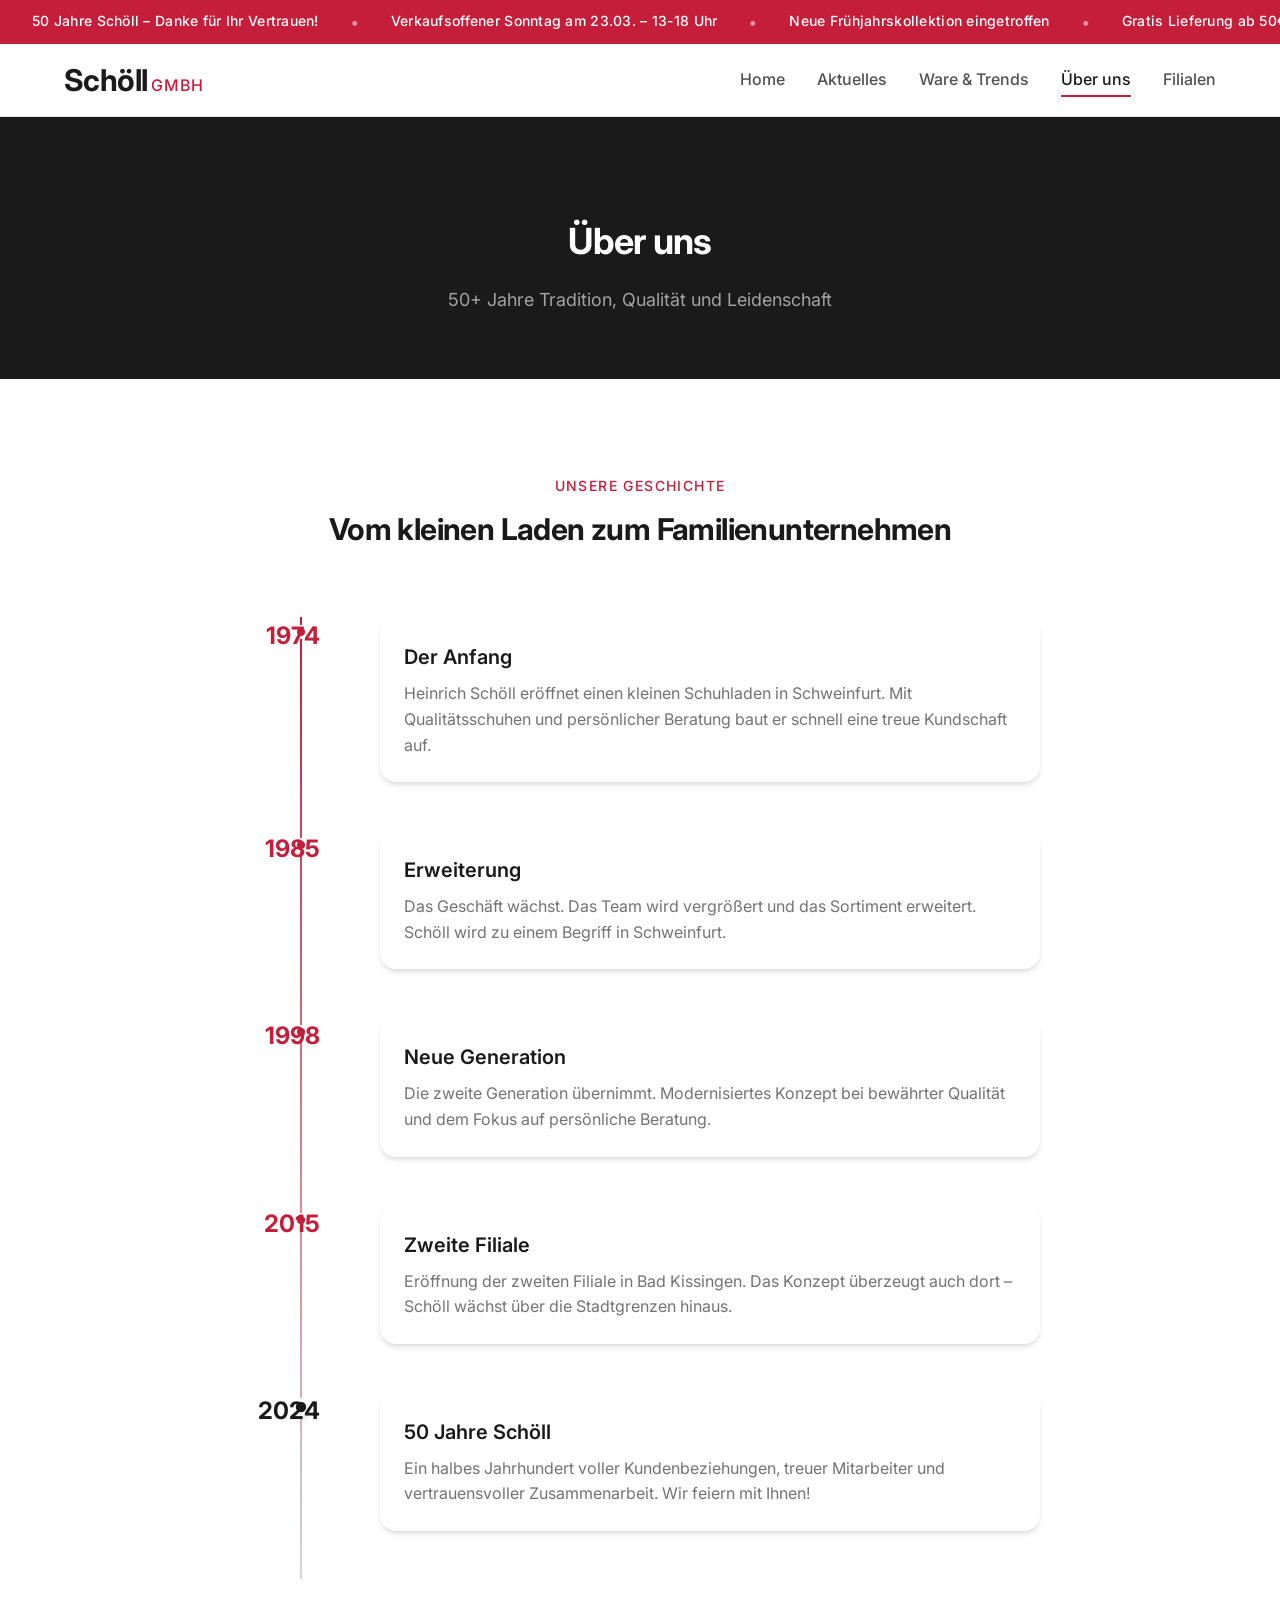
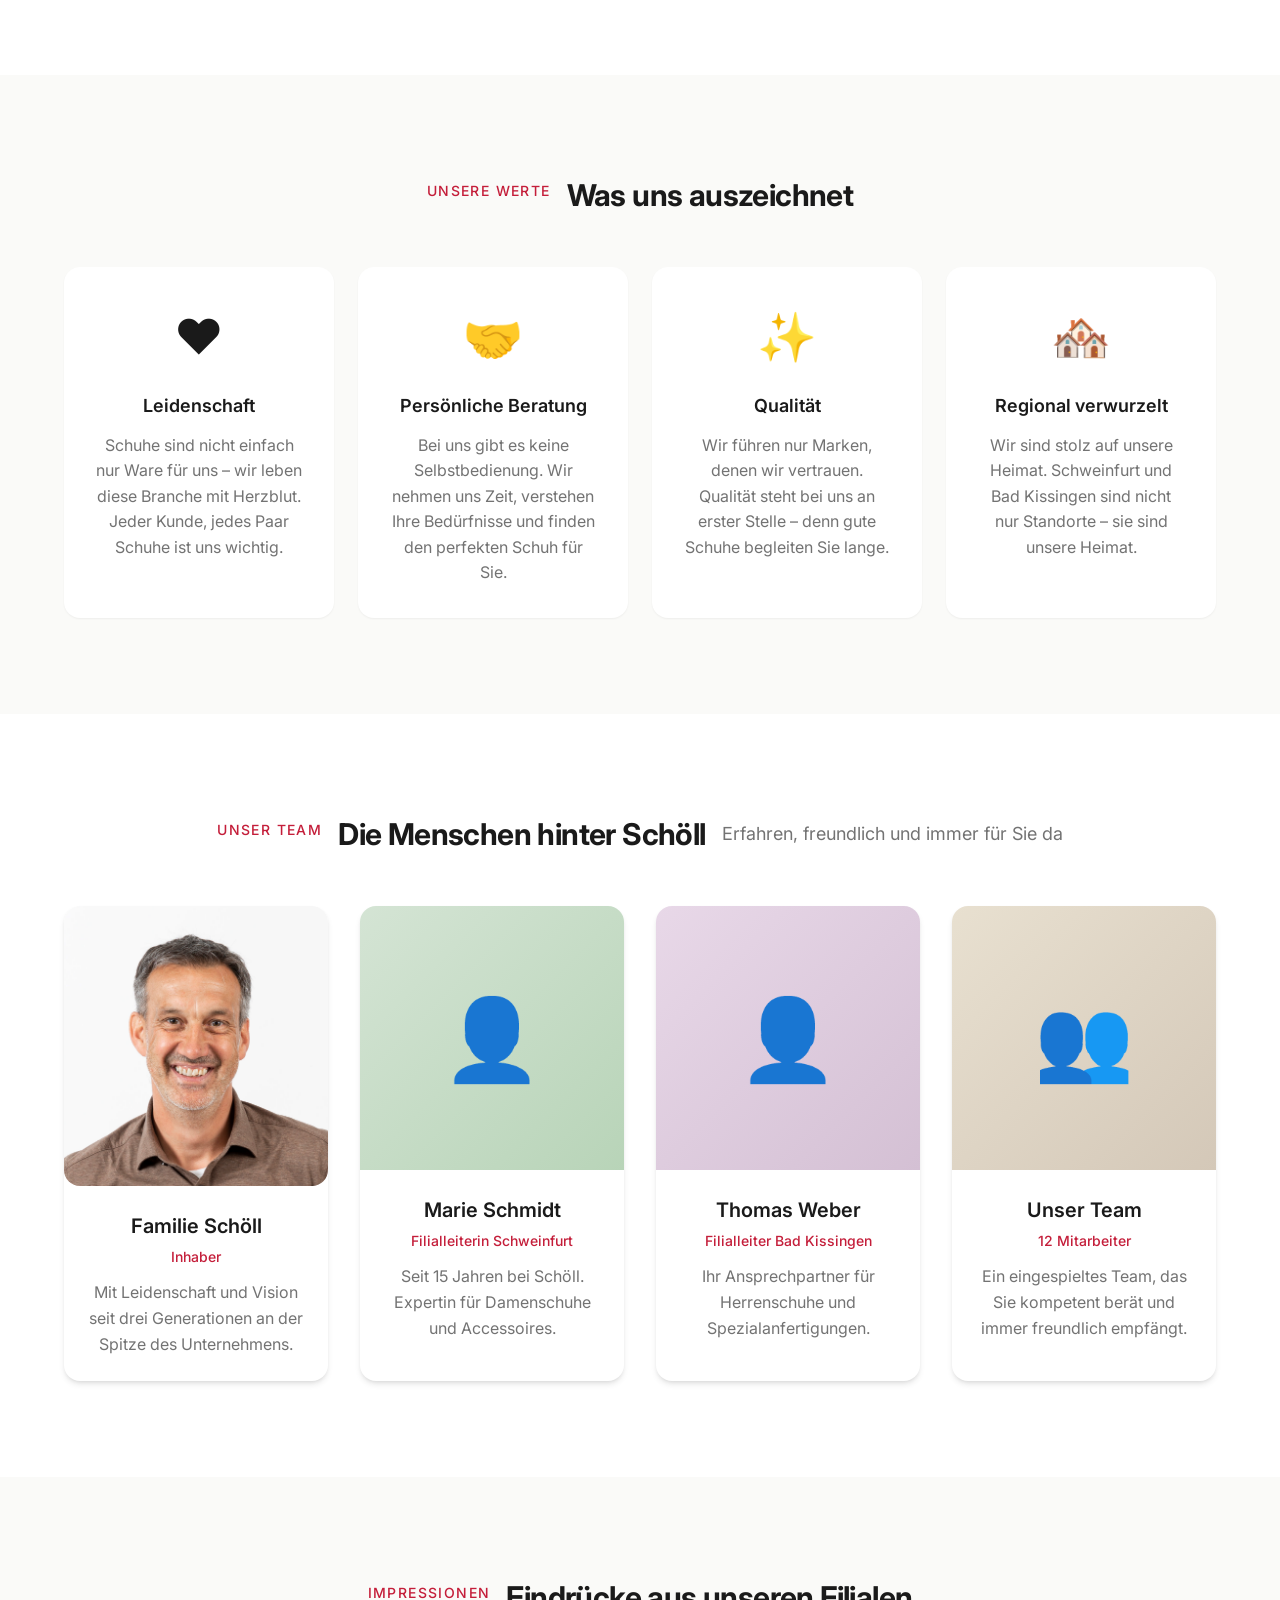
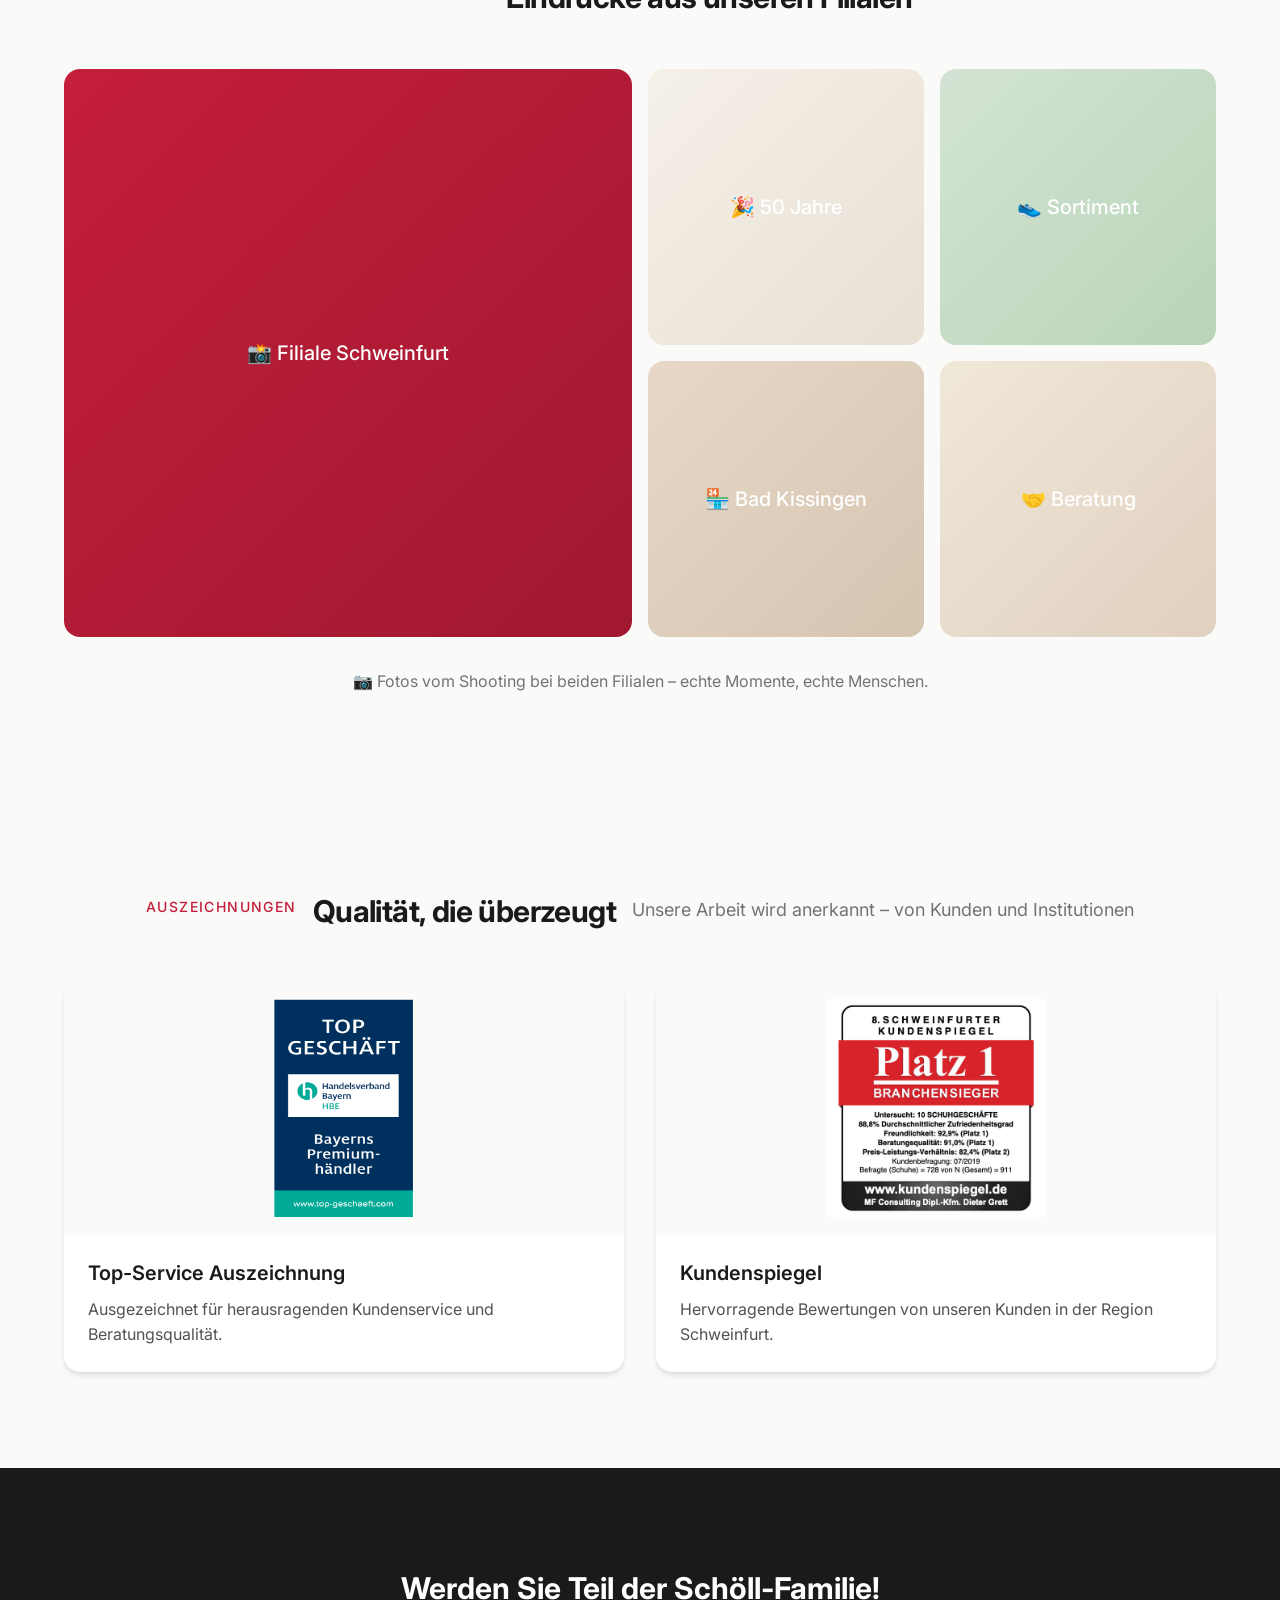
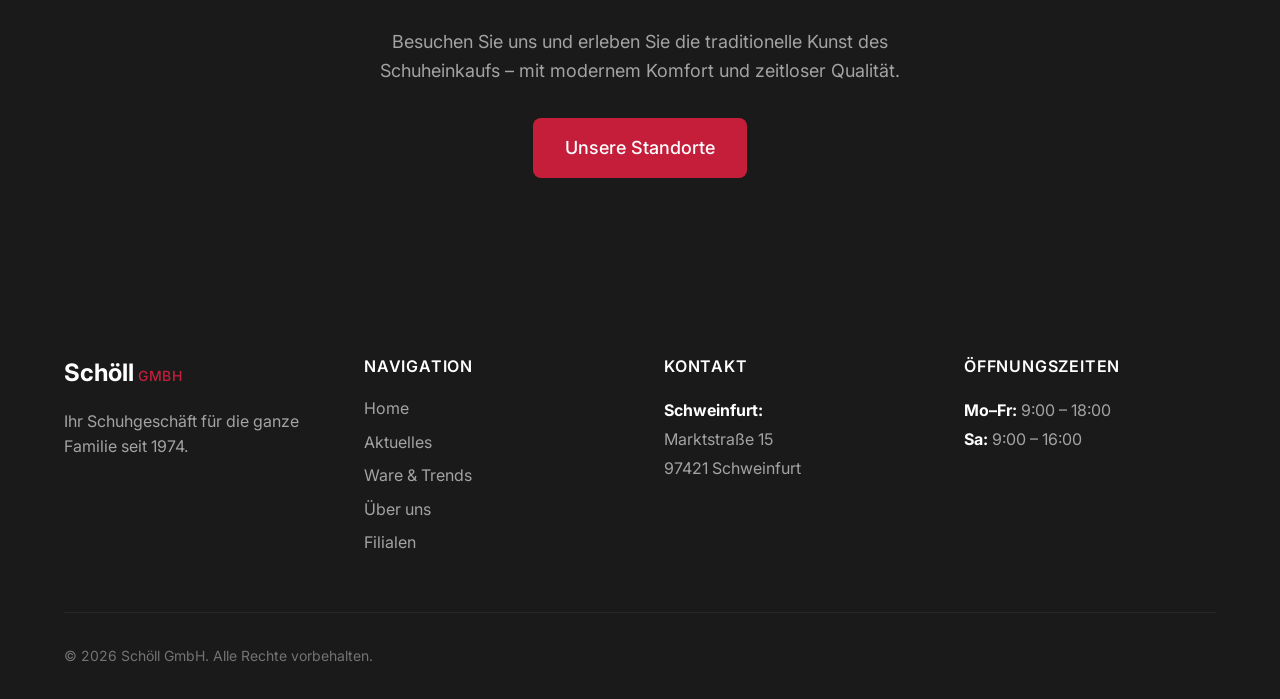
==== commit b797de72: "Add images: Logo, Inhaber, Zertifikate, Hero Slider" ====
--- a/ueber-uns.html
+++ b/ueber-uns.html
@@ -158,9 +158,7 @@
             <div class="team-grid">
                 <div class="team-card">
                     <div class="team-image">
-                        <div class="image-placeholder team" style="background: linear-gradient(135deg, #f5f0e8 0%, #e8e0d5 100%);">
-                            <span>👤</span>
-                        </div>
+                        <img src="images/inhaber.jpg" alt="Familie Schöll - Inhaber" class="team-img">
                     </div>
                     <div class="team-content">
                         <h3 class="team-name">Familie Schöll</h3>
@@ -247,6 +245,39 @@
                 </div>
             </div>
             <p class="gallery-note">📷 Fotos vom Shooting bei beiden Filialen – echte Momente, echte Menschen.</p>
+        </div>
+    </section>
+
+    <!-- Zertifikate & Auszeichnungen -->
+    <section class="certificates-section bg-warm">
+        <div class="container">
+            <div class="section-header center">
+                <span class="section-label">Auszeichnungen</span>
+                <h2 class="section-title">Qualität, die überzeugt</h2>
+                <p class="section-subtitle center">Unsere Arbeit wird anerkannt – von Kunden und Institutionen</p>
+            </div>
+            
+            <div class="certificates-grid">
+                <div class="certificate-card">
+                    <div class="certificate-image">
+                        <img src="images/zertifikat1.png" alt="Auszeichnung Schöll GmbH" class="certificate-img">
+                    </div>
+                    <div class="certificate-content">
+                        <h3 class="certificate-title">Top-Service Auszeichnung</h3>
+                        <p class="certificate-text">Ausgezeichnet für herausragenden Kundenservice und Beratungsqualität.</p>
+                    </div>
+                </div>
+                
+                <div class="certificate-card">
+                    <div class="certificate-image">
+                        <img src="images/zertifikat2.jpg" alt="Kundenspiegel Auszeichnung" class="certificate-img">
+                    </div>
+                    <div class="certificate-content">
+                        <h3 class="certificate-title">Kundenspiegel</h3>
+                        <p class="certificate-text">Hervorragende Bewertungen von unseren Kunden in der Region Schweinfurt.</p>
+                    </div>
+                </div>
+            </div>
         </div>
     </section>
 
--- a/css/style.css
+++ b/css/style.css
@@ -226,6 +226,133 @@
     letter-spacing: 0.05em;
 }
 
+.logo-img {
+    height: 50px;
+    width: auto;
+    object-fit: contain;
+}
+
+/* Team Images */
+.team-img {
+    width: 100%;
+    height: 280px;
+    object-fit: cover;
+    border-radius: var(--radius-lg);
+}
+
+/* Certificates Section */
+.certificates-section {
+    padding: var(--space-24) 0;
+}
+
+.certificates-grid {
+    display: grid;
+    grid-template-columns: repeat(auto-fit, minmax(300px, 1fr));
+    gap: var(--space-8);
+    margin-top: var(--space-12);
+}
+
+.certificate-card {
+    background: var(--white);
+    border-radius: var(--radius-lg);
+    overflow: hidden;
+    box-shadow: var(--shadow-md);
+    transition: transform var(--transition-base), box-shadow var(--transition-base);
+}
+
+.certificate-card:hover {
+    transform: translateY(-4px);
+    box-shadow: var(--shadow-lg);
+}
+
+.certificate-image {
+    width: 100%;
+    height: 250px;
+    overflow: hidden;
+}
+
+.certificate-img {
+    width: 100%;
+    height: 100%;
+    object-fit: contain;
+    padding: var(--space-4);
+    background: var(--warm-white);
+}
+
+.certificate-content {
+    padding: var(--space-6);
+}
+
+.certificate-title {
+    font-size: var(--font-size-xl);
+    font-weight: 600;
+    color: var(--schoell-black);
+    margin-bottom: var(--space-2);
+}
+
+.certificate-text {
+    font-size: var(--font-size-base);
+    color: var(--gray-600);
+    line-height: 1.6;
+}
+
+/* Hero Slider */
+.hero-slider {
+    position: absolute;
+    top: 0;
+    left: 0;
+    width: 100%;
+    height: 100%;
+    z-index: 0;
+}
+
+.hero-slide {
+    position: absolute;
+    top: 0;
+    left: 0;
+    width: 100%;
+    height: 100%;
+    opacity: 0;
+    transition: opacity 1s ease-in-out;
+}
+
+.hero-slide.active {
+    opacity: 1;
+}
+
+.hero-slide-img {
+    width: 100%;
+    height: 100%;
+    object-fit: cover;
+}
+
+.hero-slider-dots {
+    position: absolute;
+    bottom: var(--space-8);
+    left: 50%;
+    transform: translateX(-50%);
+    display: flex;
+    gap: var(--space-3);
+    z-index: 3;
+}
+
+.slider-dot {
+    width: 12px;
+    height: 12px;
+    border-radius: 50%;
+    background: rgba(255, 255, 255, 0.5);
+    cursor: pointer;
+    transition: background var(--transition-base);
+}
+
+.slider-dot.active {
+    background: var(--schoell-red);
+}
+
+.slider-dot:hover {
+    background: rgba(255, 255, 255, 0.8);
+}
+
 /* Navigation */
 .nav-list {
     display: flex;
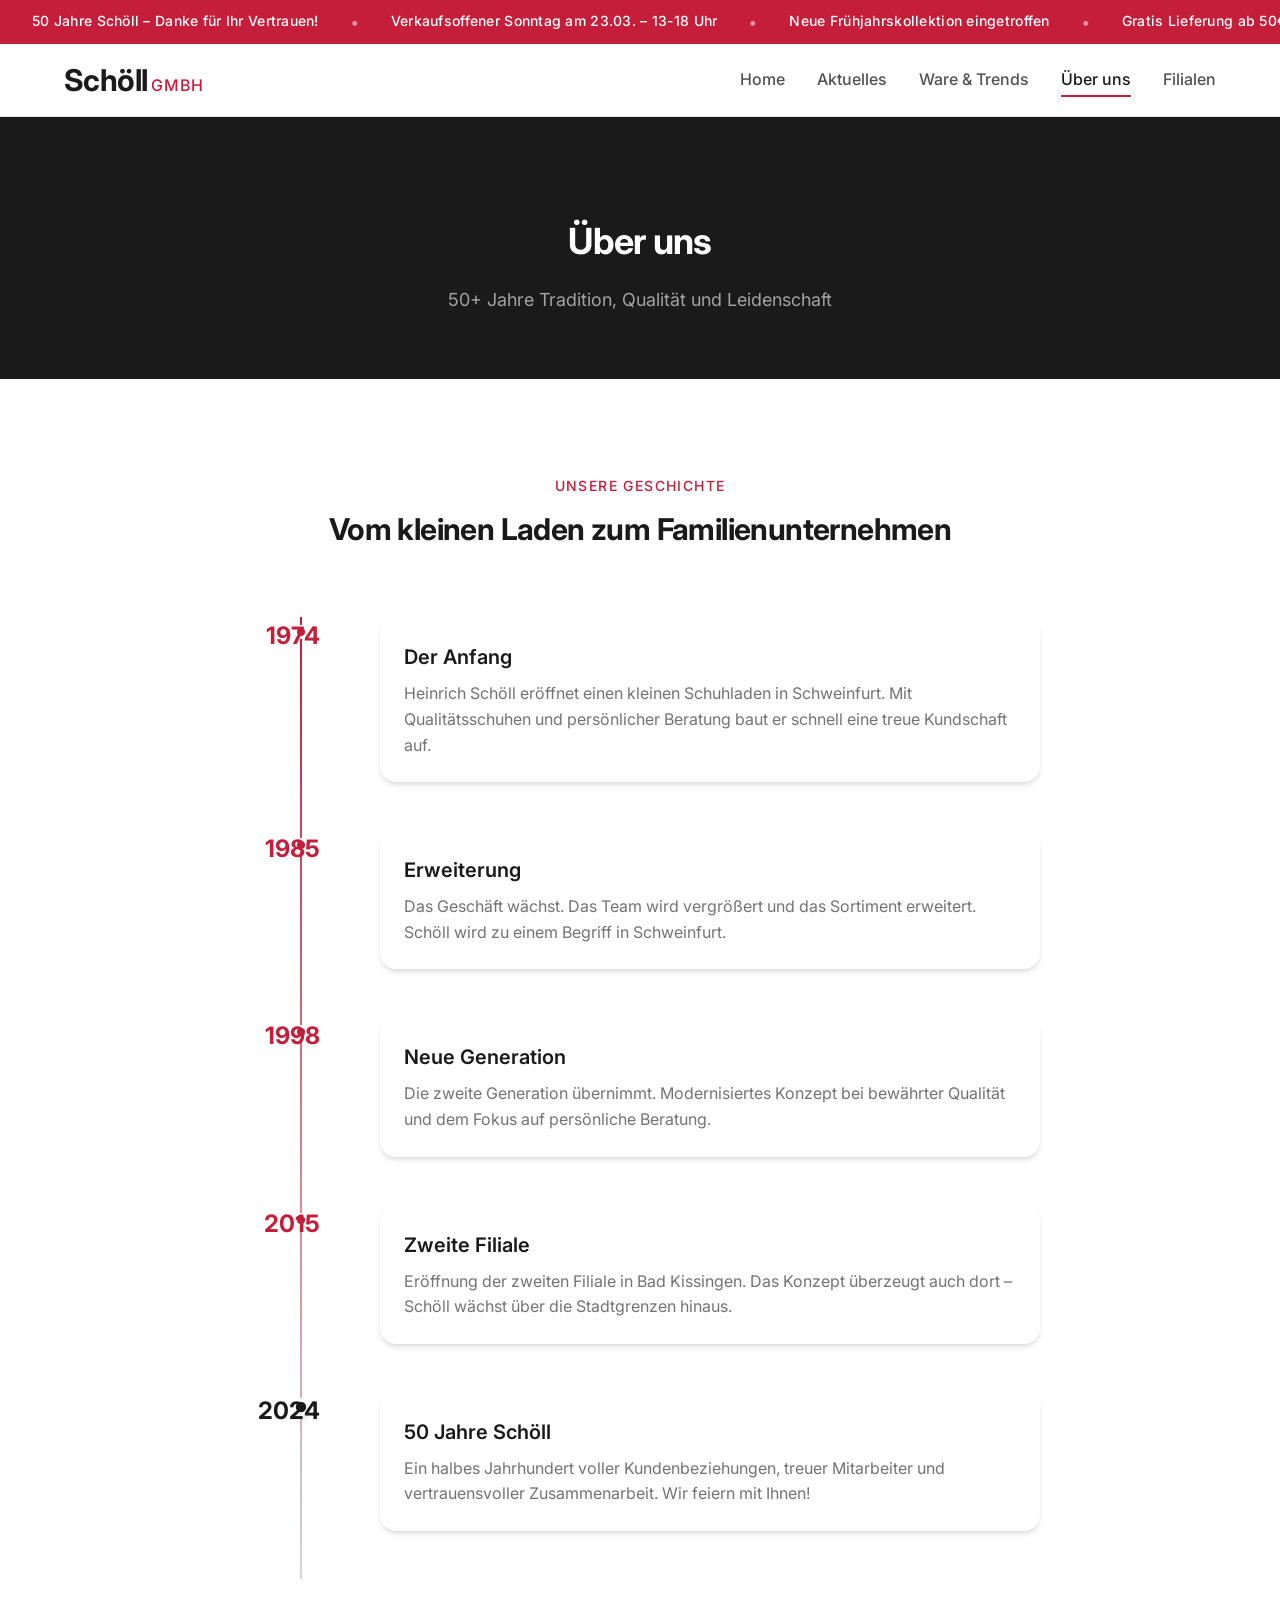
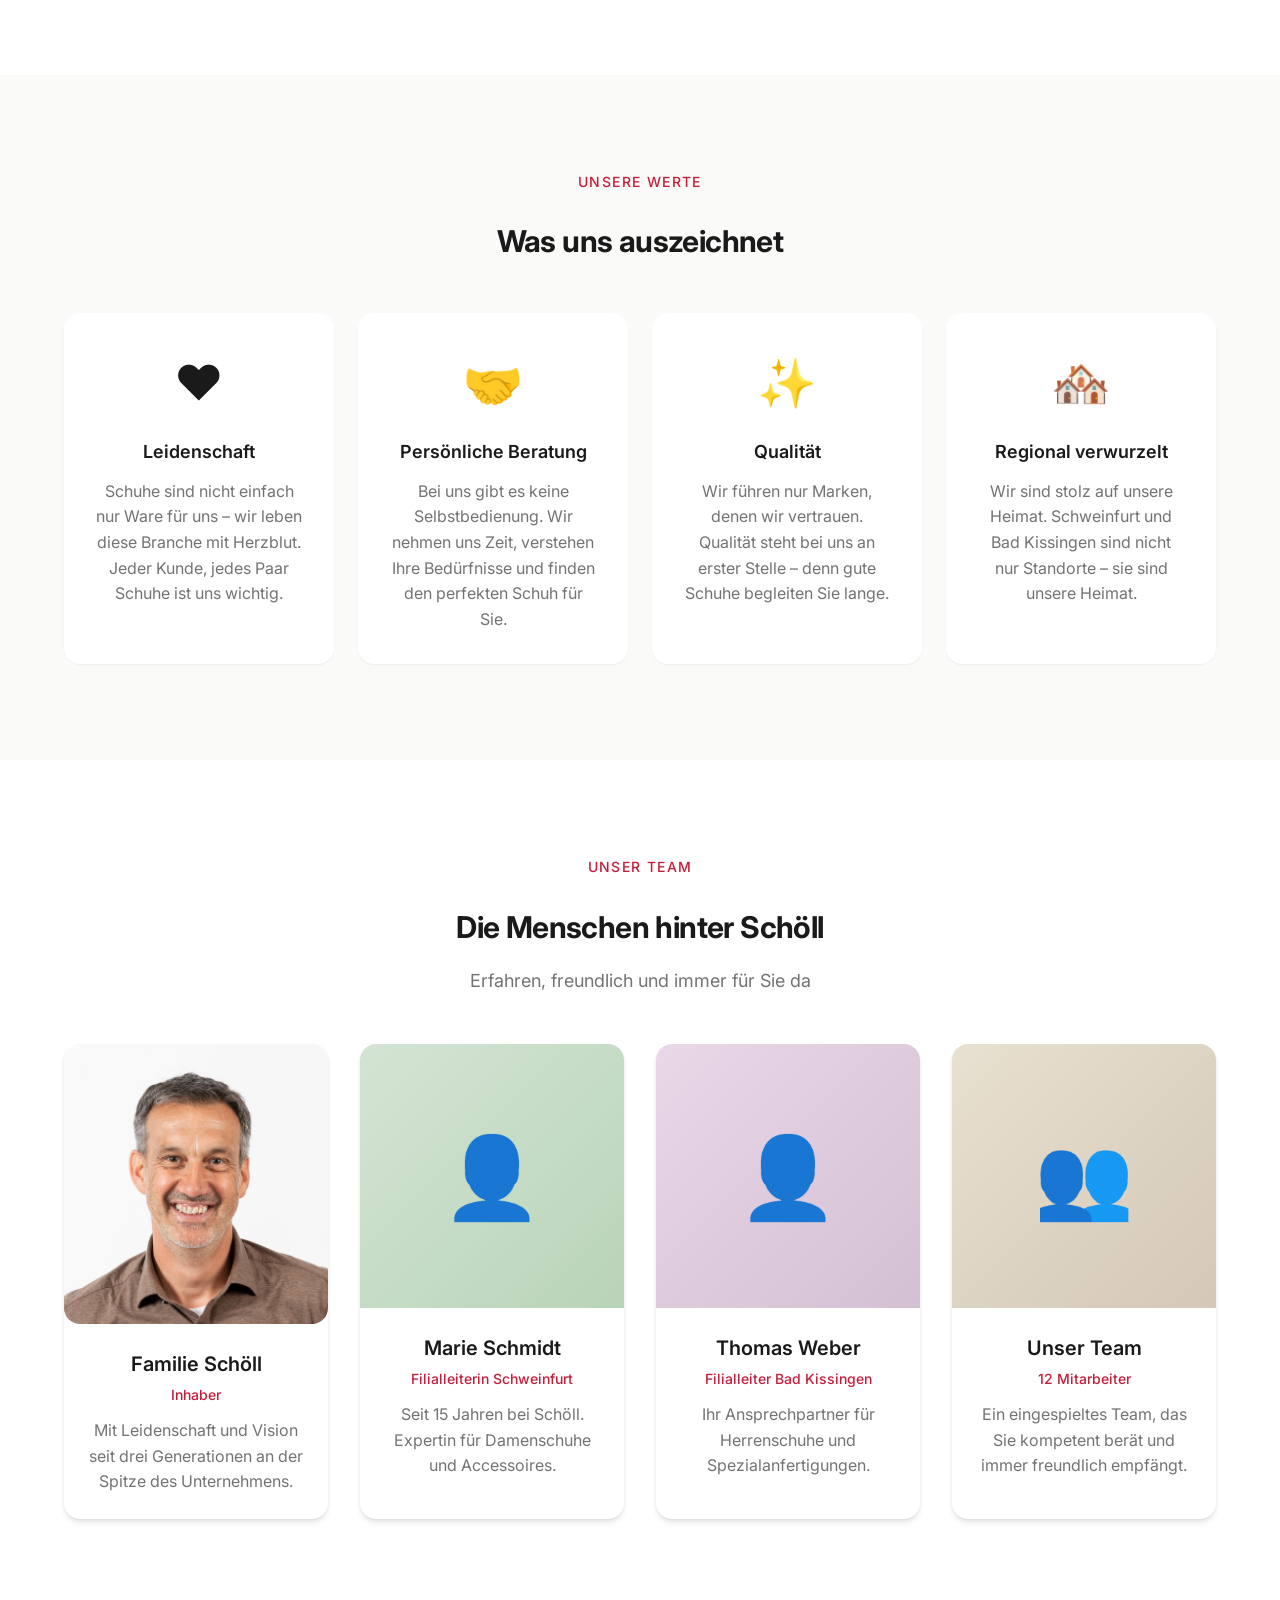
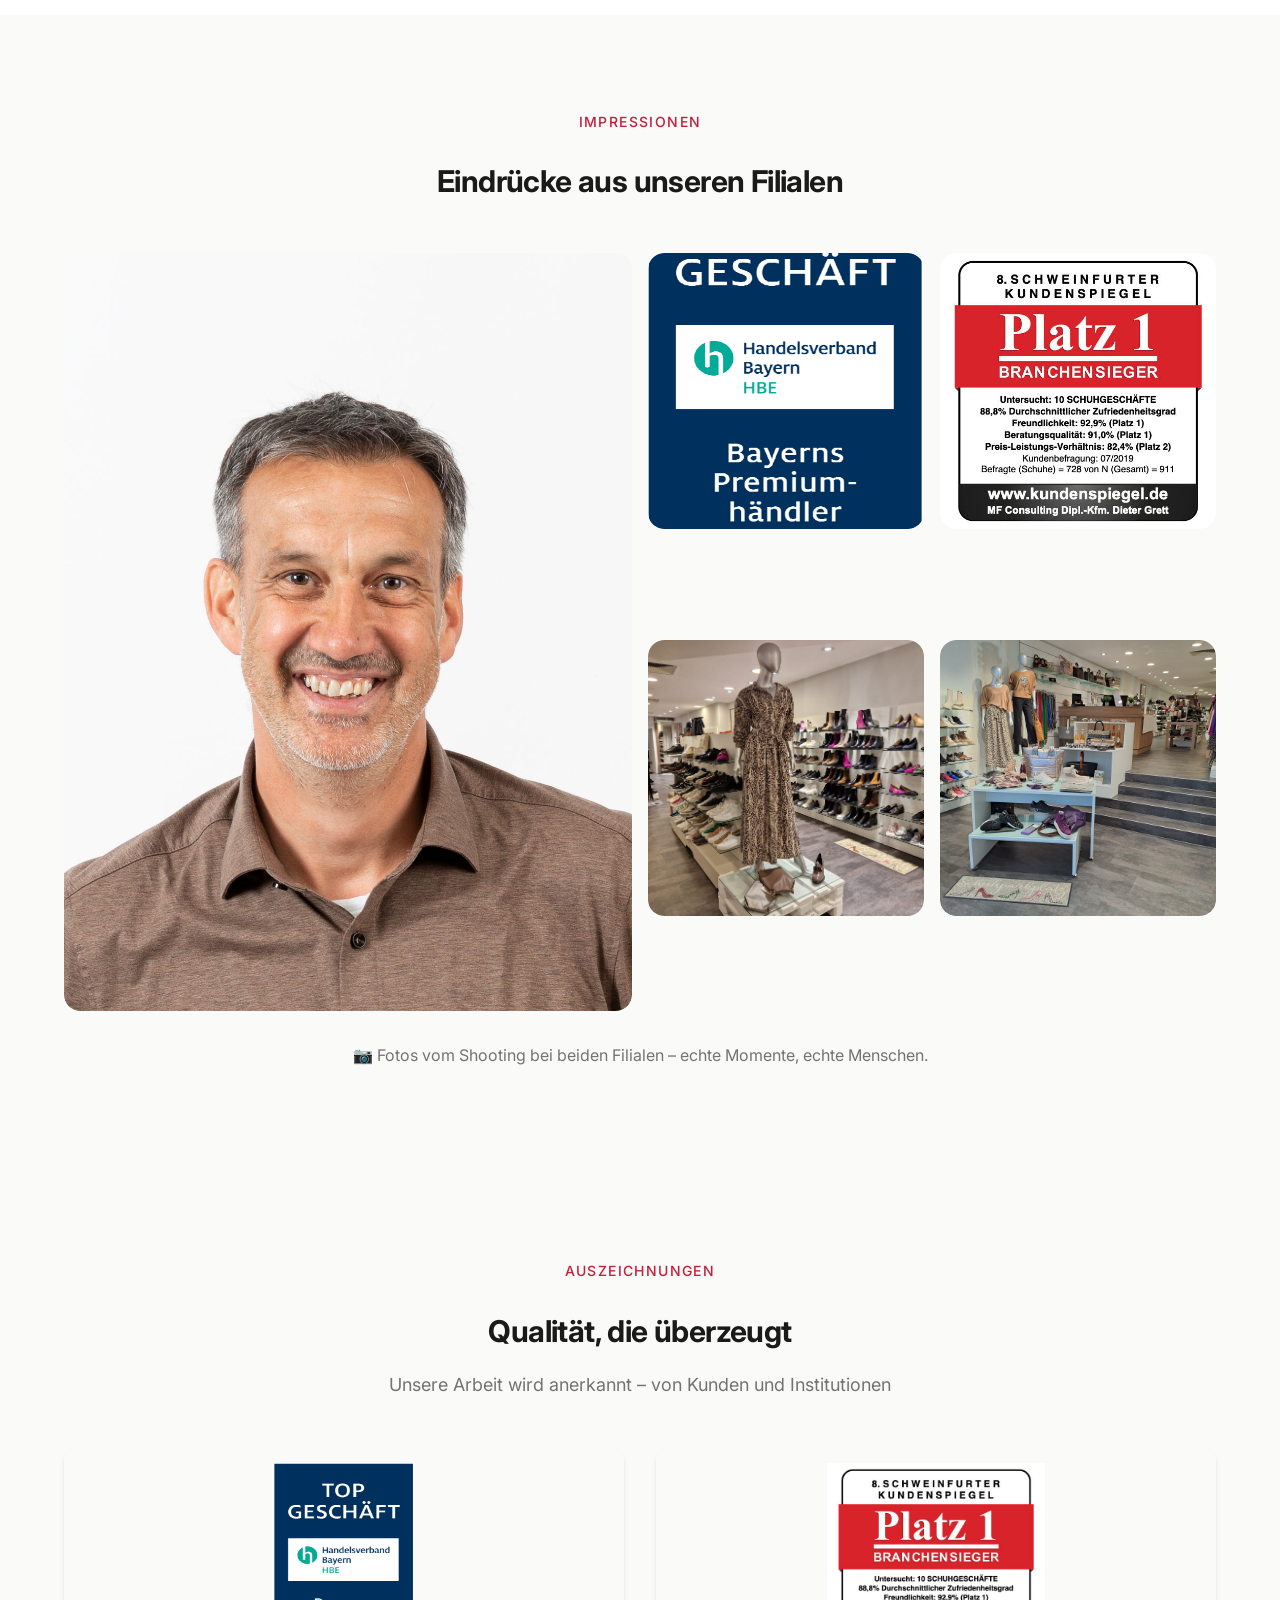
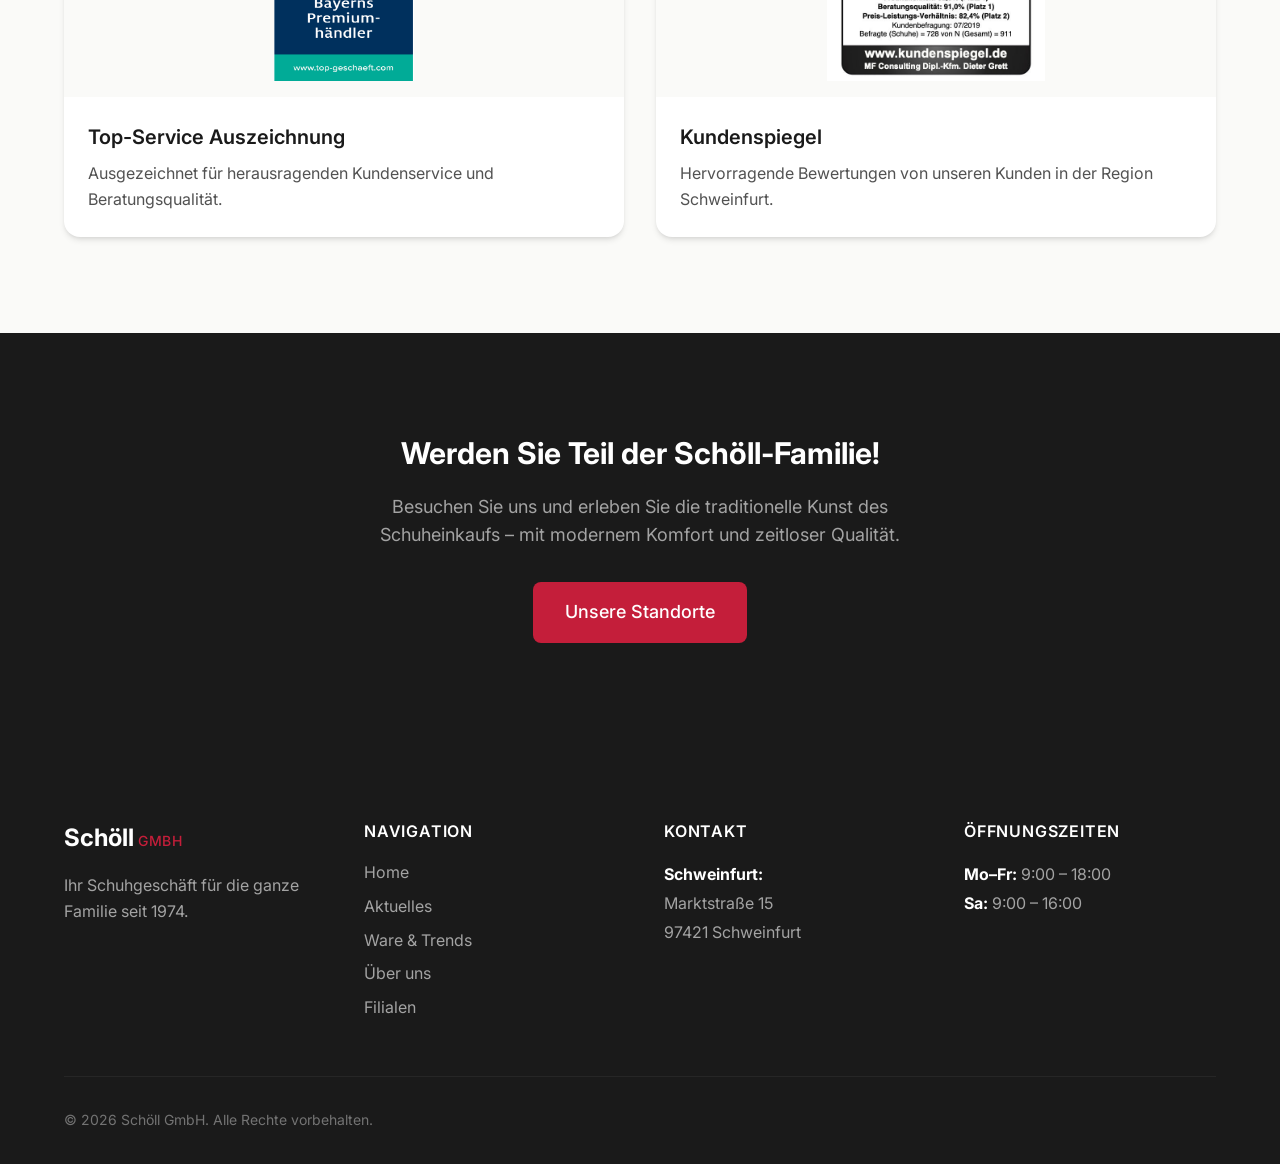
==== commit 5e7f2c8d: "Fix section-header layout (center), add gallery images, update CSS" ====
--- a/ueber-uns.html
+++ b/ueber-uns.html
@@ -219,29 +219,19 @@
             
             <div class="gallery-grid">
                 <div class="gallery-item large">
-                    <div class="gallery-placeholder" style="background: linear-gradient(135deg, #c41e3a 0%, #a01830 100%);">
-                        <span>📸 Filiale Schweinfurt</span>
-                    </div>
+                    <img src="images/inhaber.jpg" alt="Schöll GmbH Team" class="gallery-img">
                 </div>
                 <div class="gallery-item">
-                    <div class="gallery-placeholder" style="background: linear-gradient(135deg, #f5f0e8 0%, #e8e0d5 100%);">
-                        <span>🎉 50 Jahre</span>
-                    </div>
+                    <img src="images/gallery1.jpg" alt="Auszeichnung" class="gallery-img">
                 </div>
                 <div class="gallery-item">
-                    <div class="gallery-placeholder" style="background: linear-gradient(135deg, #d4e4d4 0%, #b8d4b8 100%);">
-                        <span>👟 Sortiment</span>
-                    </div>
+                    <img src="images/gallery2.jpg" alt="Kundenspiegel" class="gallery-img">
                 </div>
                 <div class="gallery-item">
-                    <div class="gallery-placeholder" style="background: linear-gradient(135deg, #e8d8c8 0%, #d4c4b0 100%);">
-                        <span>🏪 Bad Kissingen</span>
-                    </div>
+                    <img src="images/slider1.jpg" alt="Filiale" class="gallery-img">
                 </div>
                 <div class="gallery-item">
-                    <div class="gallery-placeholder" style="background: linear-gradient(135deg, #f0e8d8 0%, #e0d0c0 100%);">
-                        <span>🤝 Beratung</span>
-                    </div>
+                    <img src="images/slider2.jpg" alt="Team bei der Arbeit" class="gallery-img">
                 </div>
             </div>
             <p class="gallery-note">📷 Fotos vom Shooting bei beiden Filialen – echte Momente, echte Menschen.</p>
--- a/css/style.css
+++ b/css/style.css
@@ -592,8 +592,10 @@
 }
 
 .section-header.center {
+    flex-direction: column;
     justify-content: center;
     text-align: center;
+    align-items: center;
 }
 
 .section-title {
@@ -616,6 +618,11 @@
 .section-subtitle {
     font-size: var(--font-size-lg);
     color: var(--gray-500);
+}
+
+.section-header.center .section-subtitle {
+    text-align: center;
+    max-width: 600px;
 }
 
 .section-link {
@@ -1425,6 +1432,13 @@
     text-align: center;
 }
 
+.gallery-img {
+    width: 100%;
+    height: 100%;
+    object-fit: cover;
+    border-radius: var(--radius-lg);
+}
+
 .gallery-note {
     text-align: center;
     margin-top: var(--space-8);
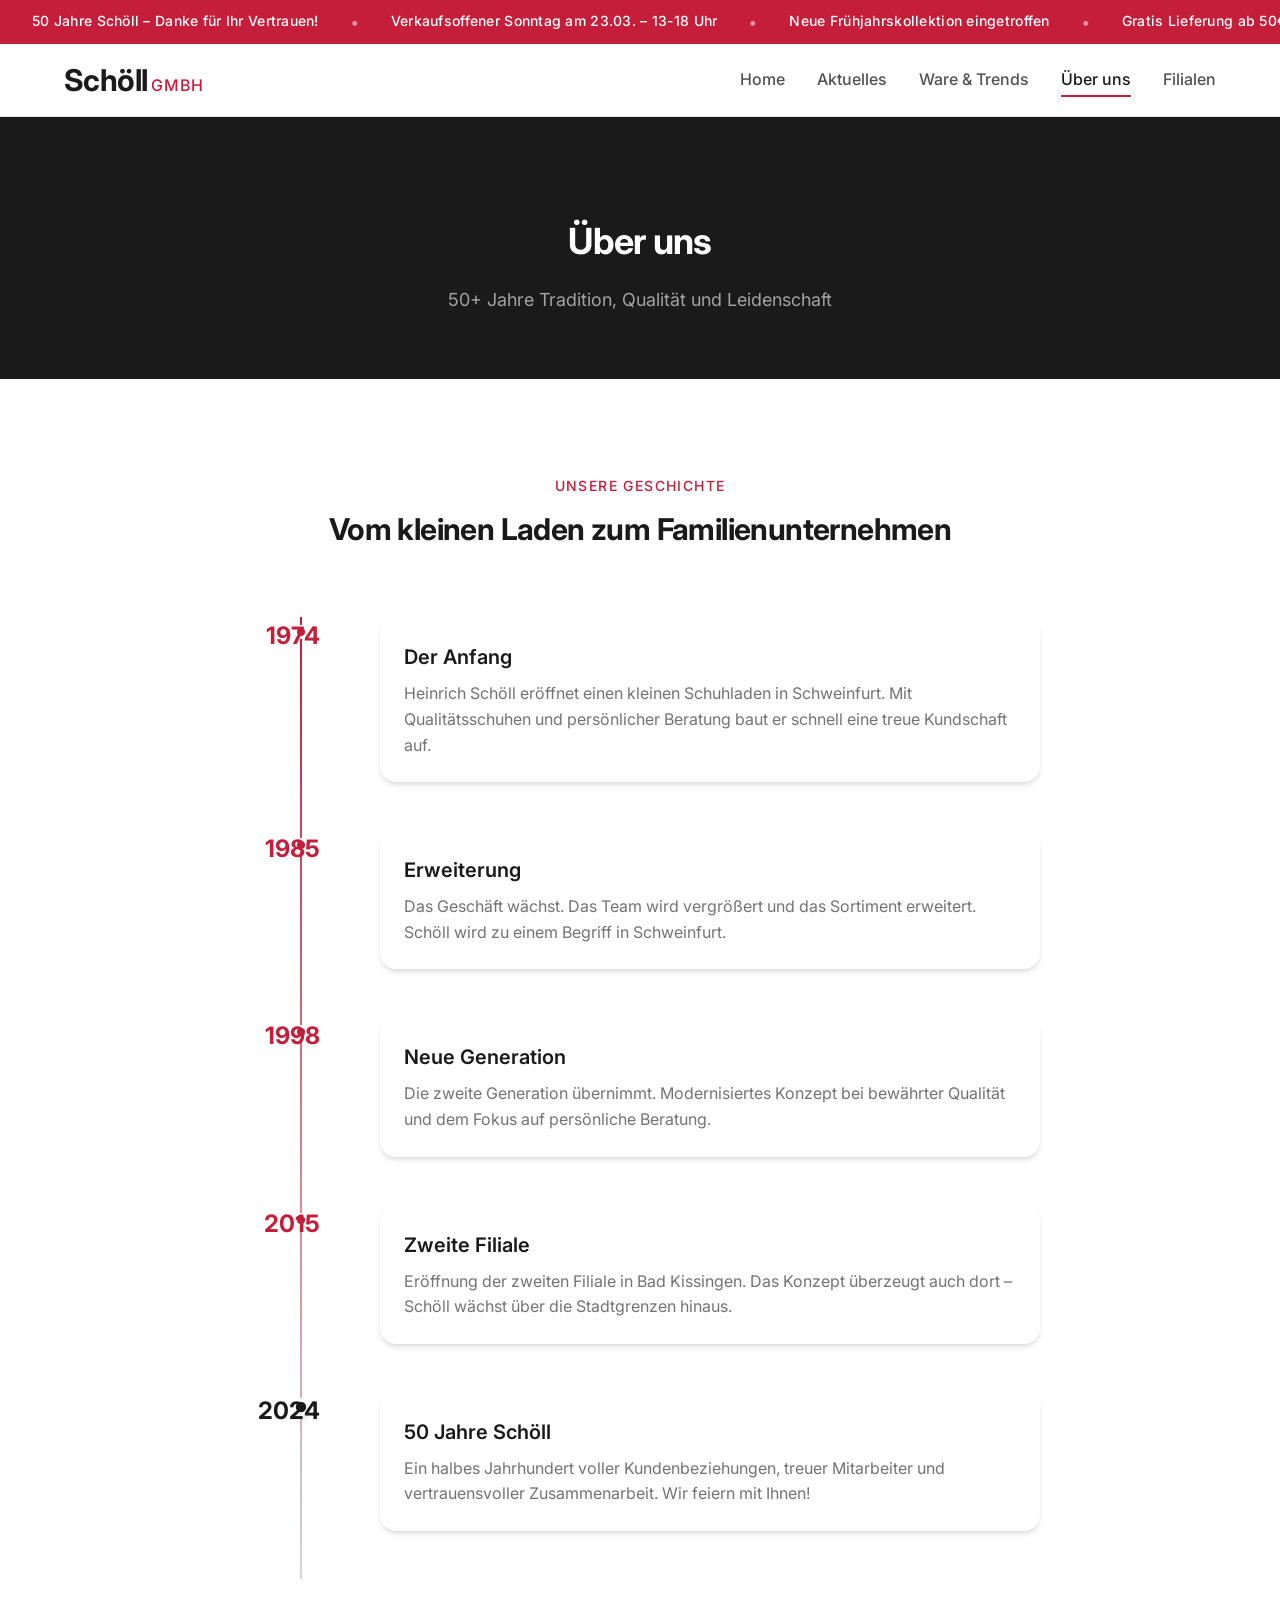
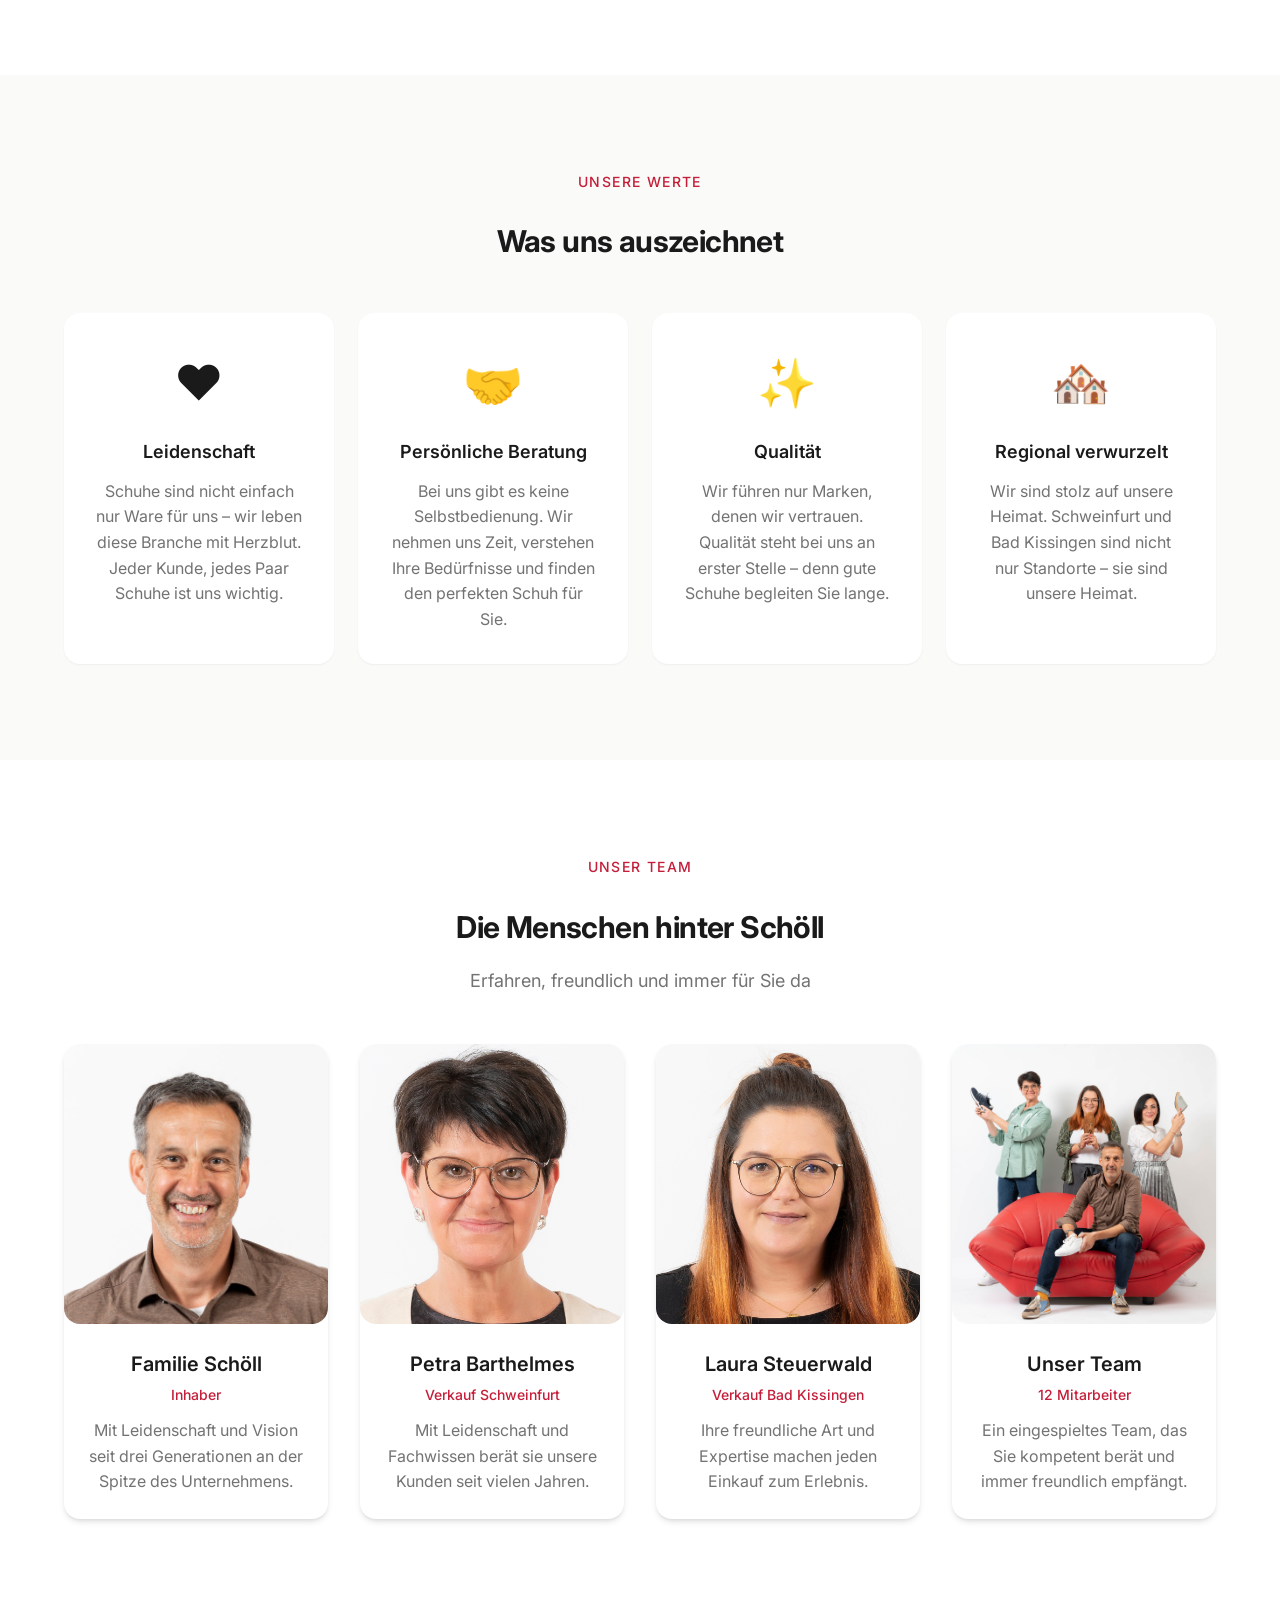
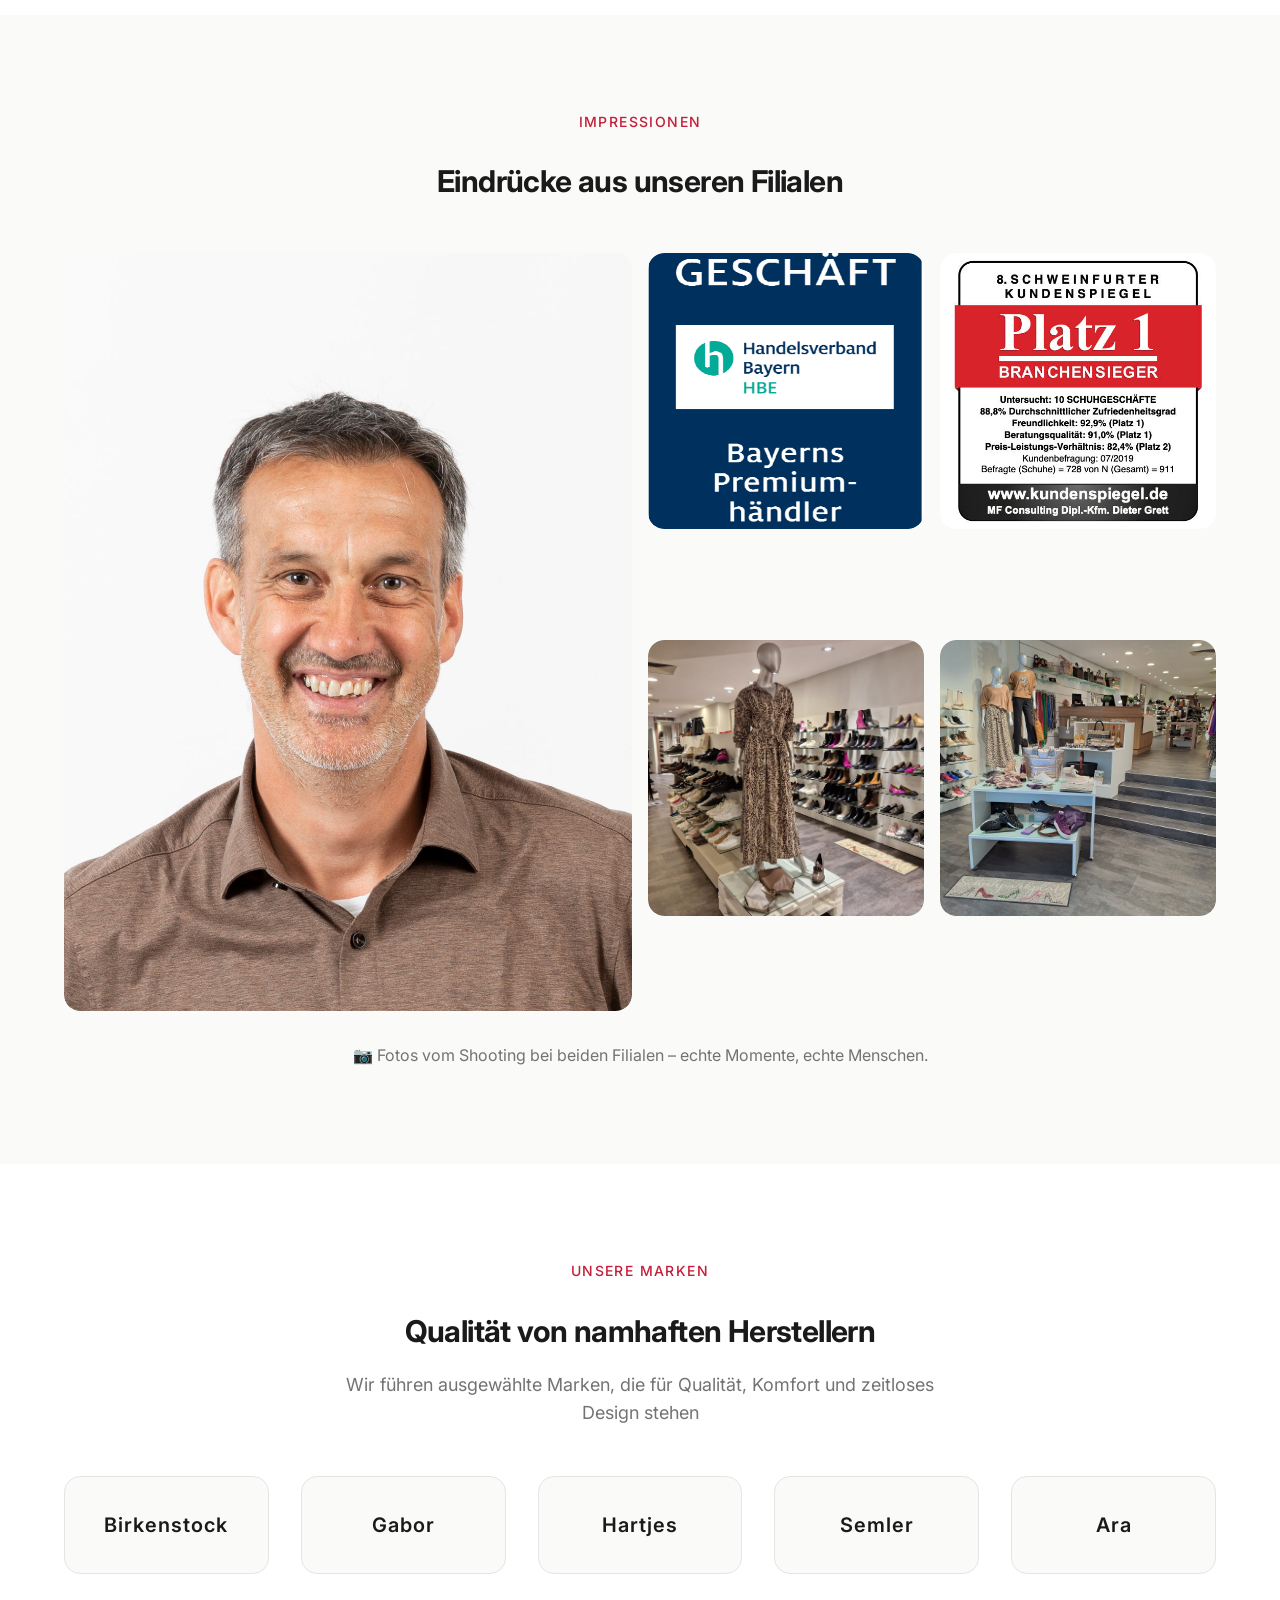
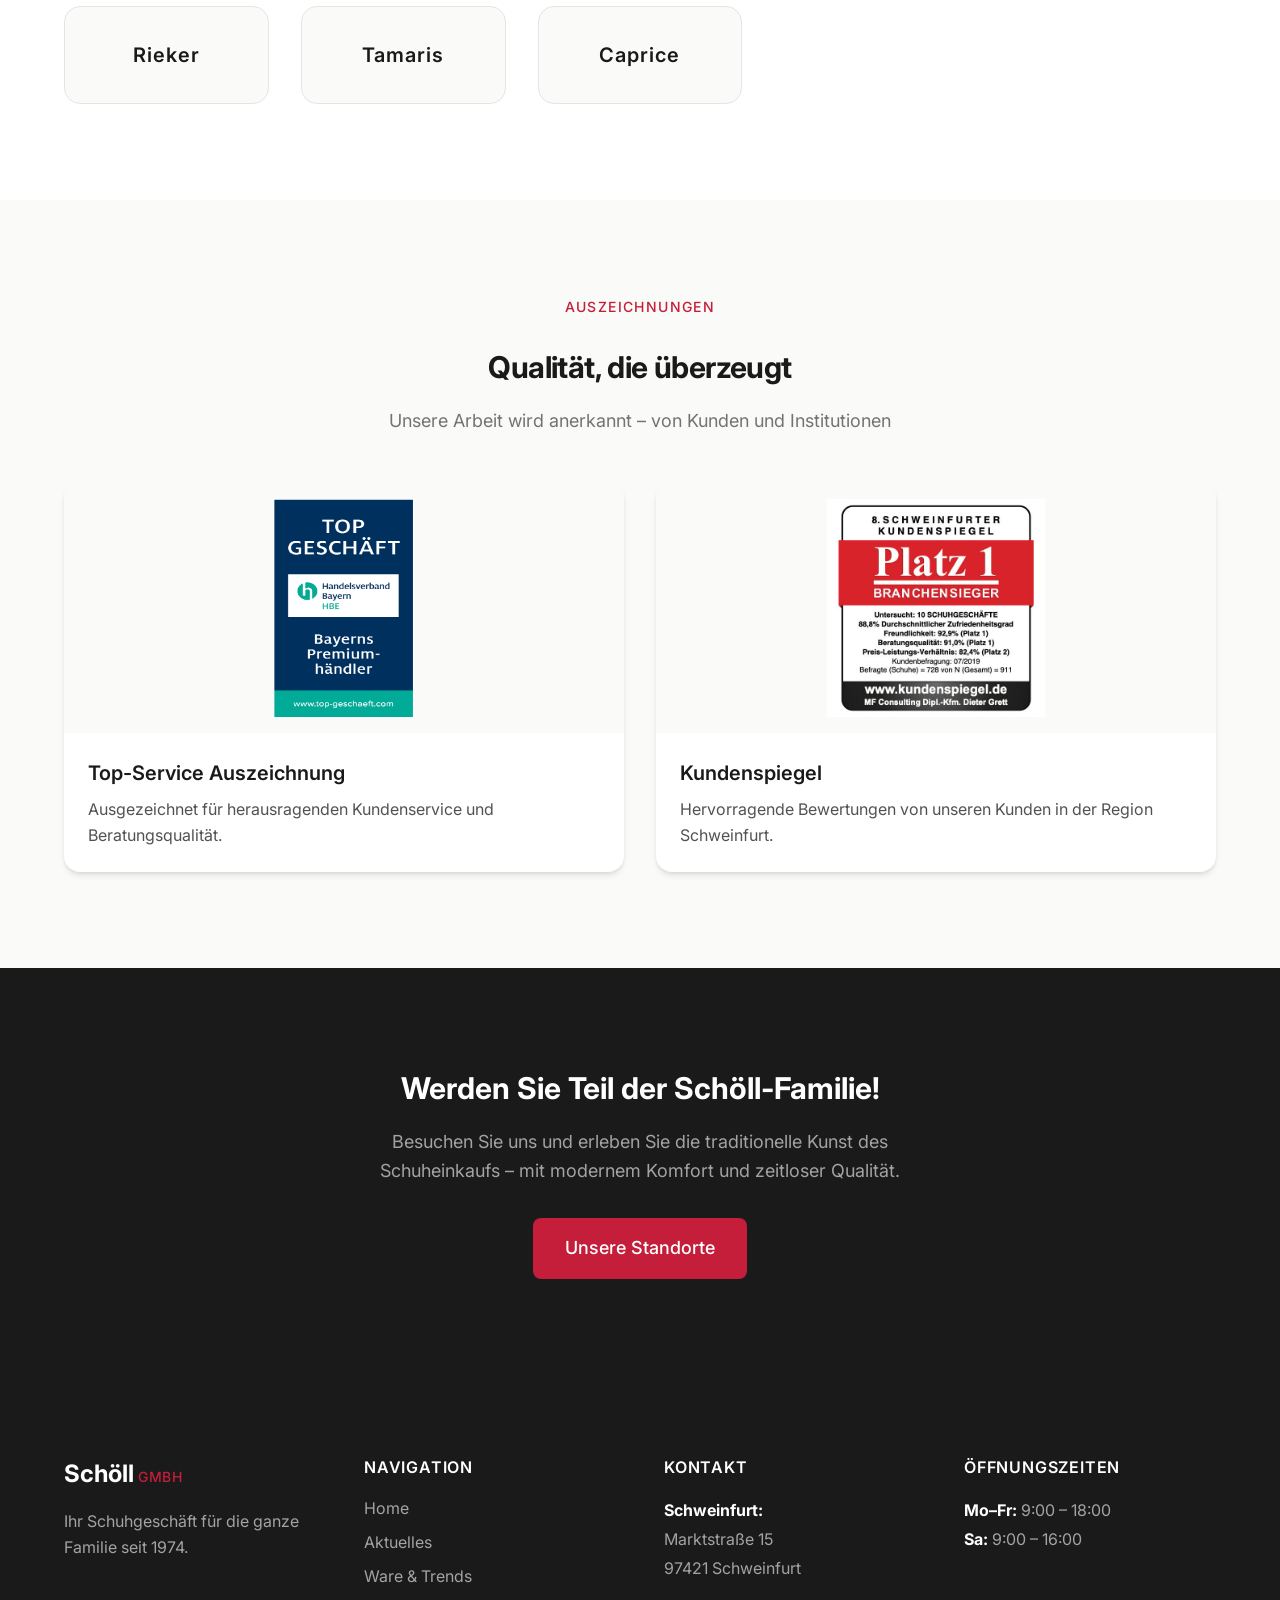
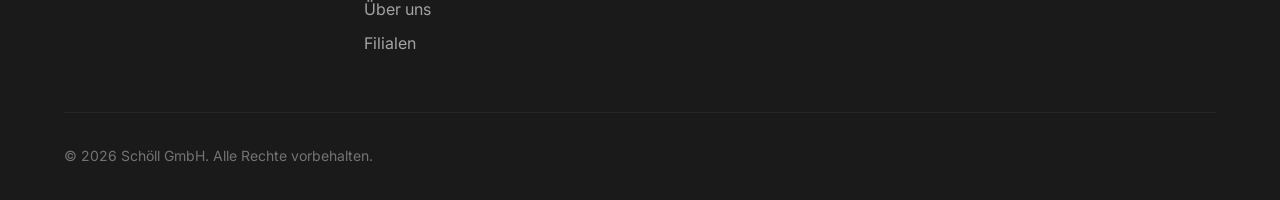
==== commit 67e121ca: "Update team photos (Petra, Laura, Team), add brands section" ====
--- a/ueber-uns.html
+++ b/ueber-uns.html
@@ -169,35 +169,29 @@
                 
                 <div class="team-card">
                     <div class="team-image">
-                        <div class="image-placeholder team" style="background: linear-gradient(135deg, #d4e4d4 0%, #b8d4b8 100%);">
-                            <span>👤</span>
-                        </div>
+                        <img src="images/petra.png" alt="Petra Barthelmes" class="team-img">
                     </div>
                     <div class="team-content">
-                        <h3 class="team-name">Marie Schmidt</h3>
-                        <span class="team-role">Filialleiterin Schweinfurt</span>
-                        <p class="team-text">Seit 15 Jahren bei Schöll. Expertin für Damenschuhe und Accessoires.</p>
+                        <h3 class="team-name">Petra Barthelmes</h3>
+                        <span class="team-role">Verkauf Schweinfurt</span>
+                        <p class="team-text">Mit Leidenschaft und Fachwissen berät sie unsere Kunden seit vielen Jahren.</p>
                     </div>
                 </div>
                 
                 <div class="team-card">
                     <div class="team-image">
-                        <div class="image-placeholder team" style="background: linear-gradient(135deg, #e8d8e8 0%, #d4c0d4 100%);">
-                            <span>👤</span>
-                        </div>
+                        <img src="images/laura.png" alt="Laura Steuerwald" class="team-img">
                     </div>
                     <div class="team-content">
-                        <h3 class="team-name">Thomas Weber</h3>
-                        <span class="team-role">Filialleiter Bad Kissingen</span>
-                        <p class="team-text">Ihr Ansprechpartner für Herrenschuhe und Spezialanfertigungen.</p>
+                        <h3 class="team-name">Laura Steuerwald</h3>
+                        <span class="team-role">Verkauf Bad Kissingen</span>
+                        <p class="team-text">Ihre freundliche Art und Expertise machen jeden Einkauf zum Erlebnis.</p>
                     </div>
                 </div>
                 
                 <div class="team-card">
                     <div class="team-image">
-                        <div class="image-placeholder team" style="background: linear-gradient(135deg, #e8e0d0 0%, #d4c8b8 100%);">
-                            <span>👥</span>
-                        </div>
+                        <img src="images/team-unser.jpg" alt="Unser Team bei Schöll" class="team-img">
                     </div>
                     <div class="team-content">
                         <h3 class="team-name">Unser Team</h3>
@@ -235,6 +229,44 @@
                 </div>
             </div>
             <p class="gallery-note">📷 Fotos vom Shooting bei beiden Filialen – echte Momente, echte Menschen.</p>
+        </div>
+    </section>
+
+    <!-- Marken -->
+    <section class="brands-section">
+        <div class="container">
+            <div class="section-header center">
+                <span class="section-label">Unsere Marken</span>
+                <h2 class="section-title">Qualität von namhaften Herstellern</h2>
+                <p class="section-subtitle center">Wir führen ausgewählte Marken, die für Qualität, Komfort und zeitloses Design stehen</p>
+            </div>
+            
+            <div class="brands-grid">
+                <div class="brand-item">
+                    <div class="brand-logo">Birkenstock</div>
+                </div>
+                <div class="brand-item">
+                    <div class="brand-logo">Gabor</div>
+                </div>
+                <div class="brand-item">
+                    <div class="brand-logo">Hartjes</div>
+                </div>
+                <div class="brand-item">
+                    <div class="brand-logo">Semler</div>
+                </div>
+                <div class="brand-item">
+                    <div class="brand-logo">Ara</div>
+                </div>
+                <div class="brand-item">
+                    <div class="brand-logo">Rieker</div>
+                </div>
+                <div class="brand-item">
+                    <div class="brand-logo">Tamaris</div>
+                </div>
+                <div class="brand-item">
+                    <div class="brand-logo">Caprice</div>
+                </div>
+            </div>
         </div>
     </section>
 
--- a/css/style.css
+++ b/css/style.css
@@ -1446,6 +1446,42 @@
     color: var(--gray-500);
 }
 
+/* Brands Section */
+.brands-section {
+    padding: var(--space-24) 0;
+    background: var(--white);
+}
+
+.brands-grid {
+    display: grid;
+    grid-template-columns: repeat(auto-fit, minmax(200px, 1fr));
+    gap: var(--space-8);
+    margin-top: var(--space-12);
+}
+
+.brand-item {
+    display: flex;
+    align-items: center;
+    justify-content: center;
+    padding: var(--space-8) var(--space-6);
+    background: var(--warm-white);
+    border-radius: var(--radius-lg);
+    border: 1px solid var(--gray-200);
+    transition: transform var(--transition-base), box-shadow var(--transition-base);
+}
+
+.brand-item:hover {
+    transform: translateY(-4px);
+    box-shadow: var(--shadow-lg);
+}
+
+.brand-logo {
+    font-size: var(--font-size-xl);
+    font-weight: 600;
+    color: var(--schoell-black);
+    letter-spacing: 0.05em;
+}
+
 /* ========================================
    LOCATIONS / FILIALEN
    ======================================== */
